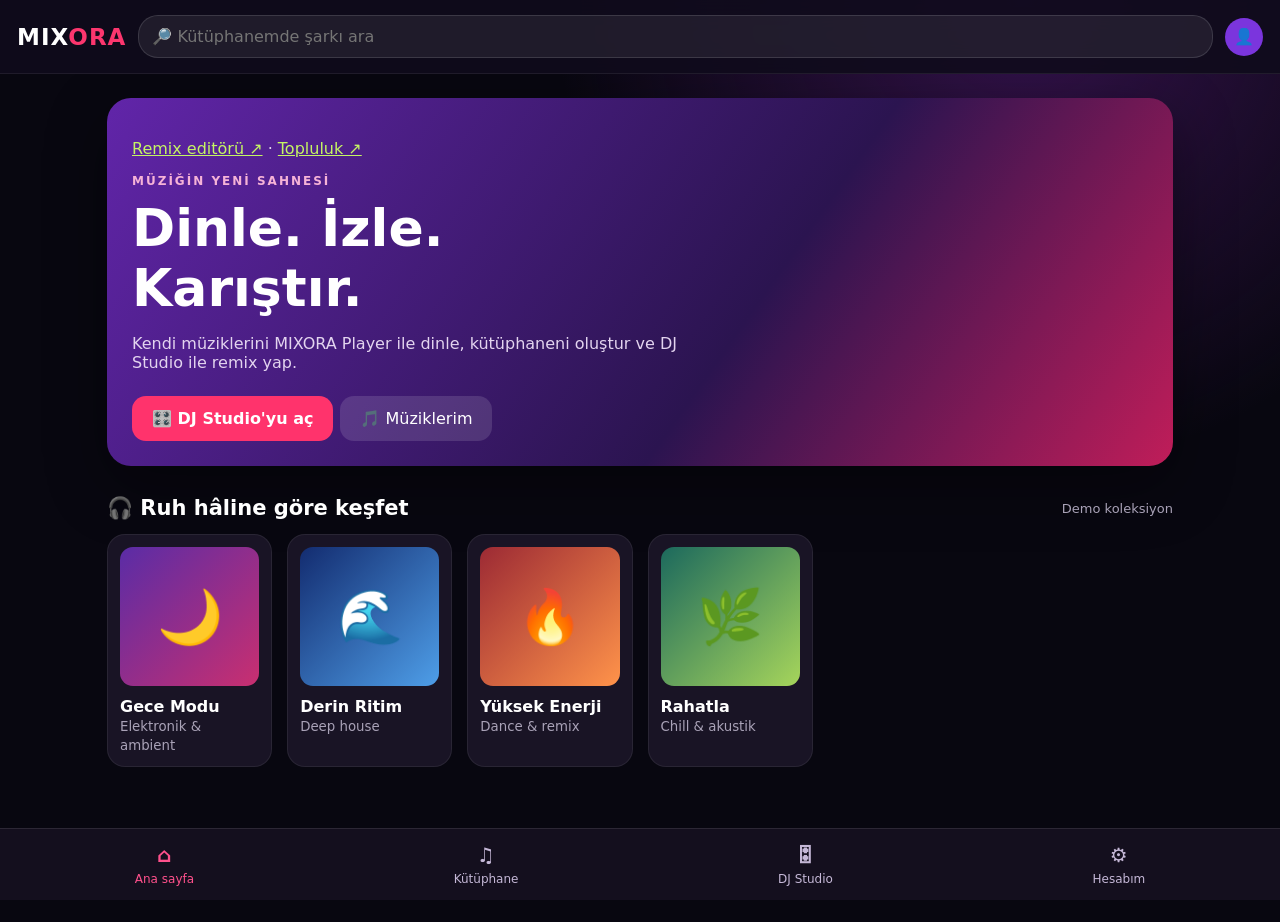
==== index.html @ 3b016713 "feat: make MIXORA home audio-first and replace YouTube search with local library search" ====
<!doctype html><html lang="tr"><head><meta charset="utf-8"><meta name="viewport" content="width=device-width,initial-scale=1,viewport-fit=cover"><meta name="theme-color" content="#0a0712"><title>MIXORA · AI DJ Studio</title><style>
:root{color-scheme:dark;font-family:system-ui,-apple-system,sans-serif;background:#080710;color:#fff}*{box-sizing:border-box}body{margin:0;background:radial-gradient(circle at 80% 0%,#35124d 0,transparent 34%),#080710}button,input{font:inherit}button{cursor:pointer;border:0;color:inherit}header{position:sticky;top:0;z-index:10;display:flex;align-items:center;gap:12px;padding:15px 17px;background:#100b1ce8;backdrop-filter:blur(15px);border-bottom:1px solid #ffffff12}.logo{font-weight:900;letter-spacing:1px;font-size:23px}.logo span{color:#fc366e}.search{flex:1;min-width:0;border:1px solid #ffffff20;background:#ffffff12;color:white;border-radius:20px;padding:11px 13px}.avatar{background:#7b35dd;width:38px;height:38px;border-radius:50%}.wrap{max-width:1100px;margin:auto;padding:24px 17px 155px}.hero{padding:25px;border-radius:24px;background:linear-gradient(125deg,#6125a9,#2b1450 60%,#c01d59);box-shadow:0 20px 60px #0006}.eyebrow{font-size:12px;font-weight:800;letter-spacing:2px;color:#f6b3d7}.hero h1{font-size:clamp(29px,5vw,52px);margin:10px 0}.hero p{color:#e3d4ef;max-width:550px}.cta{background:#ff336c;padding:13px 20px;border-radius:14px;font-weight:800;margin-top:8px}.outline{background:#ffffff20;padding:13px 20px;border-radius:14px;margin-left:7px}.section{margin:30px 0 14px;display:flex;justify-content:space-between;align-items:center}.section h2{margin:0;font-size:21px}.muted{color:#a9a2b7;font-size:13px}.grid{display:grid;grid-template-columns:repeat(auto-fill,minmax(155px,1fr));gap:15px}.card{background:#191425;border:1px solid #ffffff12;border-radius:18px;padding:12px;text-align:left;min-width:0}.cover{aspect-ratio:1;border-radius:13px;display:grid;place-items:center;font-size:53px;background:linear-gradient(135deg,#5a2ca6,#c92f70)}.card:nth-child(2) .cover{background:linear-gradient(135deg,#132c70,#4e9ee8)}.card:nth-child(3) .cover{background:linear-gradient(135deg,#9c2a34,#ff934a)}.card:nth-child(4) .cover{background:linear-gradient(135deg,#1c695d,#a6d55b)}.card strong{display:block;margin-top:11px}.card small{color:#a9a2b7}.videos{display:grid;grid-template-columns:repeat(auto-fit,minmax(230px,1fr));gap:15px}.video{background:#191425;border:1px solid #ffffff12;border-radius:17px;padding:0;overflow:hidden;text-align:left}.thumb{height:145px;display:grid;place-items:center;font-size:50px;background:linear-gradient(130deg,#3b144c,#c12358)}.video:nth-child(2) .thumb{background:linear-gradient(130deg,#163d65,#5c34ac)}.video strong{display:block;padding:13px}.studio{display:none}.decks{display:grid;grid-template-columns:1fr 1fr;gap:15px}.deck{border:1px solid #704c9d;background:#1a1229;border-radius:20px;padding:17px;min-width:0}.deck h3{margin:0 0 14px}.deck input[type=file]{width:100%;font-size:12px}.deck audio{width:100%;margin:15px 0}.deck label{display:block;font-size:13px;color:#bdb1cd}.deck input[type=range]{width:100%;accent-color:#fa3e88}.mixer{margin-top:18px;background:#24152f;padding:20px;border-radius:20px;text-align:center}.mixer input{width:100%;accent-color:#ff3e81}.tabs{position:fixed;bottom:0;left:0;right:0;z-index:12;display:flex;justify-content:space-around;padding:13px 5px calc(13px + env(safe-area-inset-bottom));background:#151020f5;border-top:1px solid #ffffff1a;backdrop-filter:blur(14px)}.tabs button{background:none;color:#c5b8d7;font-size:12px;display:flex;flex-direction:column;align-items:center;gap:5px}.tabs b{font-size:20px}.tabs .active{color:#ff518c}.player{position:fixed;bottom:calc(72px + env(safe-area-inset-bottom));left:10px;right:10px;max-width:1080px;margin:auto;z-index:11;background:#39204f;border:1px solid #ffffff24;border-radius:16px;padding:12px;display:none;align-items:center;gap:12px}.player button{background:#ff3a79;border-radius:12px;padding:8px;flex-shrink:0}.player{gap:6px;flex-wrap:wrap}.player .info{flex-basis:90px}.player strong{font-size:12px;overflow-wrap:anywhere}@media(max-width:540px){.player button{padding:7px;font-size:14px}}.player .info{flex:1;min-width:0}.player small{display:block;color:#d5c0df}.player{flex-wrap:wrap;box-shadow:0 15px 50px #000a;background:linear-gradient(115deg,#412054,#221831);border:1px solid #e958a744}.player .info strong{display:block;white-space:nowrap;overflow:hidden;text-overflow:ellipsis}.player button{min-width:36px;min-height:38px;padding:7px;border-radius:10px}.player button[aria-pressed="true"]{background:#a43ae6}.mixora-progress{flex:0 0 100%;display:flex;align-items:center;gap:9px;font-size:11px;color:#d5c4e4}.mixora-progress input{flex:1;min-width:0;accent-color:#ff468e;height:20px}.player .info{flex-basis:140px}@media(max-width:540px){.player{gap:5px;padding:10px 9px}.player button{min-width:31px;padding:5px}.player .info{flex-basis:95px}.player .info strong{font-size:12px}}.hide{display:none!important}.empty{padding:25px;border-radius:16px;background:#1b1525;color:#c3b9cd}.notice{font-size:12px;color:#c8b7d9;line-height:1.6;margin-top:16px}@media(max-width:540px){.decks{grid-template-columns:1fr}.hero{padding:21px}.outline{margin:8px 0 0}.grid{grid-template-columns:repeat(2,minmax(0,1fr))}}

.ai-panel{margin-top:20px;border:1px solid #874bb6;background:linear-gradient(135deg,#261637,#141121);border-radius:22px;padding:20px}.ai-head{display:flex;gap:12px;align-items:center}.ai-badge{background:#7e36c5;padding:9px;border-radius:12px;font-size:23px}.ai-panel h2{margin:0;font-size:21px}.ai-panel p{color:#bcb1d1;line-height:1.5}.mode-row{display:flex;gap:8px;flex-wrap:wrap;margin:16px 0}.mode-btn{padding:11px 15px;border-radius:12px;background:#ffffff13;border:1px solid #ffffff1c}.mode-btn.selected{background:#a537e5;border-color:#ce86f8}.metadata{display:grid;grid-template-columns:repeat(3,1fr);gap:8px;margin:12px 0}.metadata label{font-size:12px;color:#c6b4d7}.metadata input,.metadata select{width:100%;margin-top:6px;background:#100d1d;color:white;border:1px solid #664b80;border-radius:9px;padding:10px 7px}.smart-actions{display:flex;gap:9px;flex-wrap:wrap}.smart-actions button{background:#a93ae6;border-radius:12px;padding:11px 14px;font-weight:700}.smart-actions button.secondary{background:#ffffff1b}.suggestion{padding:14px;margin:12px 0;border-radius:14px;background:#ffffff0e;border:1px solid #ffffff18}.suggestion strong{color:#f5d4ff}.suggestion small{display:block;margin-top:6px;color:#bfb1d1;line-height:1.6}.suggestion button{margin-top:9px;background:#e44791;border-radius:10px;padding:9px 12px}.result{margin-top:12px;border-radius:12px;padding:12px;background:#160e24;border:1px solid #754799;line-height:1.6}.range-row{display:flex;align-items:center;gap:12px}.range-row input{flex:1;accent-color:#d342ec}.deck-tools{display:flex;gap:8px;margin:10px 0;flex-wrap:wrap}.deck-tools button{background:#ffffff1b;padding:9px 11px;border-radius:10px}.ai-note{font-size:12px!important;color:#bcb0ca!important}.hide-mode{display:none!important}@media(max-width:540px){.metadata{grid-template-columns:1fr 1fr}.ai-panel{padding:15px}}
.bpm-chip{margin:9px 0;color:#f4b5ff;font-weight:750;font-size:13px}.bpm-help{font-size:12px;color:#baaacb;line-height:1.5}</style></head><body><header><div class="logo">MIX<span>ORA</span></div><input id="search" class="search" placeholder="🔎 Kütüphanemde şarkı ara"><button class="avatar" id="profileBtn" title="Profil">👤</button></header><main class="wrap"><section id="home"><div class="hero"><p><a style="color:#c5f564" href="Remix.html">Remix editörü ↗</a> · <a style="color:#c5f564" href="community.html">Topluluk ↗</a></p><div class="eyebrow">MÜZİĞİN YENİ SAHNESİ</div><h1>Dinle. İzle.<br>Karıştır.</h1><p>Kendi müziklerini MIXORA Player ile dinle, kütüphaneni oluştur ve DJ Studio ile remix yap.</p><button class="cta" id="goStudio">🎛️ DJ Studio'yu aç</button><button class="outline" id="goLibrary">🎵 Müziklerim</button></div><div class="section"><h2>🎧 Ruh hâline göre keşfet</h2><span class="muted">Demo koleksiyon</span></div><div class="grid" id="genres"><div class="card"><div class="cover">🌙</div><strong>Gece Modu</strong><small>Elektronik & ambient</small></div><div class="card"><div class="cover">🌊</div><strong>Derin Ritim</strong><small>Deep house</small></div><div class="card"><div class="cover">🔥</div><strong>Yüksek Enerji</strong><small>Dance & remix</small></div><div class="card"><div class="cover">🌿</div><strong>Rahatla</strong><small>Chill & akustik</small></div></div></section><section id="library" class="hide"><h1>📚 Müzik Kütüphanem</h1><p class="muted">Cihazındaki ses dosyalarını ekle. Dosyalar sunucuya yüklenmez.</p><input type="file" id="libraryFiles" multiple><div id="songList" style="margin-top:20px" class="empty">Henüz müzik eklenmedi.</div></section><section id="studio" class="studio"><h1>🎛️ DJ Studio</h1><p class="muted">İki ayrı şarkı yükle, aynı anda çal ve geçişi yönet.</p><div class="decks"><div class="deck"><h3>🟣 DECK A</h3><input type="file" id="fileA"><div id="nameA" class="muted">Şarkı seçilmedi</div><div class="bpm-chip" id="bpmChipA">🥁 BPM: ölçülmedi</div><small id="statusA" class="muted">MP3, M4A, WAV dosyası seçebilirsin.</small><audio id="audioA" controls preload="metadata"></audio><label>Ses seviyesi <span id="volTextA">100%</span></label><input id="volA" type="range" min="0" max="100" value="100"></div><div class="deck"><h3>🔴 DECK B</h3><input type="file" id="fileB"><div id="nameB" class="muted">Şarkı seçilmedi</div><div class="bpm-chip" id="bpmChipB">🥁 BPM: ölçülmedi</div><small id="statusB" class="muted">MP3, M4A, WAV dosyası seçebilirsin.</small><audio id="audioB" controls preload="metadata"></audio><label>Ses seviyesi <span id="volTextB">100%</span></label><input id="volB" type="range" min="0" max="100" value="100"></div></div><div class="ai-panel"><div class="ai-head"><div class="ai-badge">✦</div><div><h2>MIXORA Akıllı DJ</h2><span class="muted">Şarkı seçimi · uyum analizi · otomatik geçiş</span></div></div><div class="mode-row"><button class="mode-btn selected" data-mode="manual">🎛 Manuel</button><button class="mode-btn" data-mode="smart">✦ Akıllı Öneri</button><button class="mode-btn" data-mode="hybrid">⚡ Hibrit</button></div><p id="modeDescription">İki parçayı kendin seç, geçişi crossfader ile yönet.</p><div id="smartArea" class="hide-mode"><p>Parçaların BPM, müzikal ton ve enerji değerlerini biliyorsan gir. BPM değerlerini ses dosyasından yaklaşık ölçebiliriz. Ton ve enerji şimdilik manuel girilir.</p><div class="metadata"><label>A · BPM<input id="bpmA" type="number" min="40" max="240" placeholder="Örn. 90"></label><label>A · Ton<select id="keyA"></select></label><label>A · Enerji<select id="energyA"><option value="">Bilinmiyor</option><option value="1">Sakin</option><option value="2">Orta</option><option value="3">Yüksek</option></select></label><label>B · BPM<input id="bpmB" type="number" min="40" max="240" placeholder="Örn. 95"></label><label>B · Ton<select id="keyB"></select></label><label>B · Enerji<select id="energyB"><option value="">Bilinmiyor</option><option value="1">Sakin</option><option value="2">Orta</option><option value="3">Yüksek</option></select></label></div><div class="smart-actions"><button id="detectBpm">🥁 BPM otomatik ölç</button><button id="analyze">✦ Uyum analizi yap</button><button class="secondary" id="recommend">🎶 Kütüphanemden öner</button></div><div id="bpmStatus" class="result" aria-live="polite">BPM ölçmek için iki şarkı yükle ve “BPM otomatik ölç”e dokun. Ölçüm yaklaşık sonuç verir.</div><div id="analysisResult" class="result" aria-live="polite">İki şarkıyı yükle, bilgileri gir ve analiz et.</div><div id="recommendations"></div><div id="hybridTools" class="hide-mode"><h3>⚡ Otomatik geçiş</h3><p class="muted">Çalan A parçasından B parçasına eşit güçlü ses eğrisiyle geçiş.</p><div class="range-row"><label for="transitionSeconds">Süre</label><input type="range" id="transitionSeconds" min="2" max="20" value="8"><strong id="transitionLabel">8 sn</strong></div><div class="smart-actions"><button id="autoTransition">✨ Geçişi başlat</button><button class="secondary" id="cancelTransition">İptal et</button></div><div id="transitionStatus" class="muted" style="margin-top:9px">Hazır</div></div></div><p class="ai-note">Bu sürümde “akıllı” öneriler kurallı hesaplamadır; gerçek bir üretken yapay zekâ servisine bağlı değildir. Puanlar yaklaşık müzikal uyum göstergesidir, garanti değildir.</p></div><div class="ai-panel" id="tempoStudio"><div class="ai-head"><div class="ai-badge">🥁</div><div><h2>Tempo & Ritim Laboratuvarı</h2><span class="muted">MIXORA 0.4 · Manuel tempo kontrolü ve ritim rehberi</span></div></div><p class="muted">BPM ölçümünden sonra önerilen tempo oranını hesapla. Uygulamak isteğe bağlıdır. Tarayıcıdaki hız değişimi bazı cihazlarda ses kalitesini etkileyebilir.</p><div class="smart-actions"><button id="tempoSuggest">🎯 Tempo öner</button><button id="tempoApply">🎚️ Öneriyi B'ye uygula</button><button class="secondary" id="tempoReset">↩️ Hızları sıfırla</button></div><div class="metadata"><label>A · Oynatma hızı <input id="rateA" type="range" min="75" max="125" value="100" step="1"><span id="rateTextA">1.00×</span></label><label>B · Oynatma hızı <input id="rateB" type="range" min="75" max="125" value="100" step="1"><span id="rateTextB">1.00×</span></label></div><div id="tempoAdvice" class="result" aria-live="polite">BPM değerlerini ölç, ardından Tempo öner'e bas. Geçiş başlangıcını kulakla kontrol et.</div><div class="smart-actions"><button id="beatGuide">🥁 Vuruş aralığını göster</button><button class="secondary" id="beatAlign">🎯 B'yi sonraki vuruşta başlat</button></div><p class="bpm-help">Vuruş rehberi BPM'den süre hesaplar; gerçek ilk vuruşu veya müzik cümlelerini henüz tespit etmez. “Sonraki vuruş” A'nın başlangıcını referans alır, kesin ritim senkronizasyonu değildir.</p></div><div class="mixer"><h3>⚡ CROSSFADER</h3><p class="muted">Sol: A · Orta: ikisi · Sağ: B</p><input id="cross" type="range" min="0" max="100" value="50"><p id="crossText">A 50% · B 50%</p><button class="cta" id="playBoth">▶️ İkisini çal</button><button class="outline" id="pauseBoth">⏸️ Duraklat</button></div><p class="notice">Bu ilk sürümde iki parçayı aynı anda oynatma ve ses geçişi çalışır. Yaklaşık BPM ölçümü, manuel tempo kontrolü ve BPM tabanlı vuruş rehberi eklendi. Gerçek vuruş tespiti, ses kalitesi korunarak tempo eşitleme, otomatik ton tespiti henüz yok. Canlı miks kaydı tarayıcı desteğine bağlıdır. iPhone'da dosya türü ve tarayıcı kısıtlamaları olabilir.</p></section><section id="account" class="hide"><h1>👤 Hesabım</h1><div class="empty"><a style="color:#c5f564" href="community.html">Hesap ve profil sayfasını aç ↗</a><p>Hesaplar, sunucuyla çalışan topluluk sayfasında yönetilir.</p></div><h2>⚙️ Ayarlar</h2><p class="muted">Tema: Neon Cinema · Dil: Türkçe · Sürüm: 0.4.0</p></section></main><div class="player" id="player"><div>🎵</div><div class="info"><strong id="playerName">Müzik</strong><small>Yerel dosya</small></div><button id="playerShuffle" title="Karışık çal" aria-label="Karışık çal" aria-pressed="false">🔀</button><button id="playerPrev" title="Önceki şarkı" aria-label="Önceki şarkı">⏮</button><button id="playerToggle" aria-label="Oynat veya duraklat">⏸</button><button id="playerNext" title="Sonraki şarkı" aria-label="Sonraki şarkı">⏭</button><button id="playerRepeat" title="Tekrarla" aria-label="Tekrarla" aria-pressed="false">🔁</button><audio id="libraryAudio" preload="metadata"></audio><div class="mixora-progress"><span id="playerElapsed">0:00</span><input type="range" id="playerSeek" min="0" max="1000" value="0" aria-label="Şarkıda ileri geri sar"><span id="playerDuration">0:00</span></div></div><nav class="tabs"><button data-tab="home" class="active"><b>⌂</b>Ana sayfa</button><button data-tab="library"><b>♫</b>Kütüphane</button><button data-tab="studio"><b>🎛</b>DJ Studio</button><button data-tab="account"><b>⚙</b>Hesabım</button></nav><script>
const $=id=>document.getElementById(id);const tabs=['home','library','studio','account'];function show(tab){tabs.forEach(t=>{$(t).classList.toggle('hide',t!==tab);if(t==='studio')$(t).style.display=t===tab?'block':'none'});document.querySelectorAll('[data-tab]').forEach(b=>b.classList.toggle('active',b.dataset.tab===tab));window.scrollTo(0,0)}document.querySelectorAll('[data-tab]').forEach(b=>b.onclick=()=>show(b.dataset.tab));$('goStudio').onclick=()=>show('studio');$('goLibrary').onclick=()=>show('library');$('profileBtn').onclick=()=>show('account');$('search').oninput=()=>{clearTimeout(window.mixoraSearchTimer);window.mixoraSearchTimer=setTimeout(()=>{show('library');renderSongs()},180)};let urls=[];function urlFor(file){let u=URL.createObjectURL(file);urls.push(u);return u}for(const id of ['A','B']){$('file'+id).onchange=e=>{const f=e.target.files[0];if(!f)return;const ok=/\.(mp3|m4a|wav|aac|ogg|flac)$/i.test(f.name)||f.type.startsWith('audio/');if(!ok){$('status'+id).textContent='Bu dosya ses dosyası değil. MP3 veya M4A seç.';return}const a=$('audio'+id);window.mixoraFiles=window.mixoraFiles||{};window.mixoraFiles[id]=f;$('bpmChip'+id).textContent='🥁 BPM: ölçülmedi';$('bpm'+id).value='';a.src=urlFor(f);a.load();$('name'+id).textContent=f.name;$('status'+id).textContent='Dosya seçildi; oynatmayı dene.';a.onerror=()=>$('status'+id).textContent='Dosya seçildi ama Safari bu ses biçimini oynatamıyor.';a.onloadedmetadata=()=>$('status'+id).textContent='✓ Yüklendi · '+Math.round(a.duration||0)+' saniye';applyCross()};$('vol'+id).oninput=()=>{ $('volText'+id).textContent=$('vol'+id).value+'%';applyCross()}}var deckContext,deckGains,deckEQ,deckMaster,deckRecordStream;function initDeckAudio(){if(!deckContext){deckContext=new (window.AudioContext||window.webkitAudioContext)();deckGains={};deckEQ={};deckMaster=deckContext.createDynamicsCompressor();deckMaster.threshold.value=-6;deckMaster.ratio.value=12;deckMaster.connect(deckContext.destination);deckRecordStream=deckContext.createMediaStreamDestination();deckMaster.connect(deckRecordStream);for(const id of ['A','B']){const gain=deckContext.createGain();const low=deckContext.createBiquadFilter(),mid=deckContext.createBiquadFilter(),high=deckContext.createBiquadFilter();low.type='lowshelf';low.frequency.value=250;mid.type='peaking';mid.frequency.value=1000;mid.Q.value=.7;high.type='highshelf';high.frequency.value=4000;deckContext.createMediaElementSource($('audio'+id)).connect(low).connect(mid).connect(high).connect(gain).connect(deckMaster);deckEQ[id]={low,mid,high};deckGains[id]=gain;$('audio'+id).volume=1;}}deckContext.resume().catch(()=>{});applyCross()}for(const id of ['A','B'])$('audio'+id).addEventListener('play',initDeckAudio);function applyCross(){const x=+$('cross').value/100;const a=Math.cos(x*Math.PI/2),b=Math.sin(x*Math.PI/2);if(deckGains){deckGains.A.gain.setTargetAtTime(a*+$('volA').value/100,deckContext.currentTime,.01);deckGains.B.gain.setTargetAtTime(b*+$('volB').value/100,deckContext.currentTime,.01);}else{$('audioA').volume=Math.min(1,a*+$('volA').value/100);$('audioB').volume=Math.min(1,b*+$('volB').value/100);}$('crossText').textContent='A '+Math.round(a*100)+'% · B '+Math.round(b*100)+'%'}$('cross').oninput=applyCross;applyCross();$('playBoth').onclick=async()=>{initDeckAudio();const tracks=[$('audioA'),$('audioB')].filter(a=>a.src);if(!tracks.length){alert('Önce iki kanaldan en az birine müzik yükle.');return}await Promise.allSettled(tracks.map(a=>a.play()))};$('pauseBoth').onclick=()=>{$('audioA').pause();$('audioB').pause()};const songs=[];let currentSong=-1,shuffle=false,repeat=false;
$('libraryFiles').accept='audio/*,.mp3,.m4a,.wav,.aac,.ogg,.flac';
$('libraryFiles').onchange=e=>{for(const f of e.target.files){if(/\\.(mp3|m4a|wav|aac|ogg|flac)$/i.test(f.name)||f.type.startsWith('audio/'))songs.push({name:f.name,url:urlFor(f)})}renderSongs();e.target.value=''};
function playSong(i){if(i<0||i>=songs.length)return;currentSong=i;const a=$('libraryAudio');a.src=songs[i].url;$('playerName').textContent=songs[i].name;$('player').style.display='flex';a.play().then(()=>$('playerToggle').textContent='⏸').catch(()=>{$('playerToggle').textContent='▶️'});renderSongs()}
function nextSong(direction=1){if(!songs.length)return;if(shuffle&&songs.length>1){let n=currentSong;while(n===currentSong)n=Math.floor(Math.random()*songs.length);playSong(n)}else playSong((currentSong+direction+songs.length)%songs.length)}
function renderSongs(){const box=$('songList');box.replaceChildren();box.className='';if(!songs.length){box.className='empty';box.textContent='Henüz müzik eklenmedi. Dinlemek için cihazından ses dosyası ekle.';return}const query=$('search').value.trim().toLocaleLowerCase('tr');let matches=0;songs.forEach((song,i)=>{if(query&&!song.name.toLocaleLowerCase('tr').includes(query))return;matches++;const b=document.createElement('button');b.className='card';b.style.cssText='width:100%;display:block;margin:8px 0;color:white;border-color:'+(i===currentSong?'#ff518c':'#ffffff22');b.textContent=(i===currentSong?'♫ ':'▶️ ')+song.name;b.onclick=()=>playSong(i);box.append(b)})}
const mixoraClock=seconds=>{if(!Number.isFinite(seconds)||seconds<0)return '0:00';const n=Math.floor(seconds);return Math.floor(n/60)+':'+String(n%60).padStart(2,'0')};
const updateMixoraSeek=()=>{const a=$('libraryAudio'),duration=a.duration;const valid=Number.isFinite(duration)&&duration>0;$('playerSeek').disabled=!valid;$('playerSeek').value=valid?Math.round(a.currentTime/duration*1000):0;$('playerElapsed').textContent=mixoraClock(a.currentTime);$('playerDuration').textContent=mixoraClock(duration)};
$('libraryAudio').addEventListener('timeupdate',updateMixoraSeek);
$('libraryAudio').addEventListener('loadedmetadata',updateMixoraSeek);
$('libraryAudio').addEventListener('durationchange',updateMixoraSeek);
$('libraryAudio').addEventListener('play',()=>{$('playerToggle').textContent='⏸'});
$('libraryAudio').addEventListener('pause',()=>{$('playerToggle').textContent='▶️'});
$('playerSeek').oninput=e=>{const a=$('libraryAudio');if(Number.isFinite(a.duration)&&a.duration>0)a.currentTime=Number(e.target.value)/1000*a.duration};
$('playerToggle').onclick=()=>{const a=$('libraryAudio');if(a.paused){a.play().then(()=>$('playerToggle').textContent='⏸').catch(()=>{})}else{a.pause();$('playerToggle').textContent='▶️'}};
$('libraryAudio').onended=()=>{if(repeat){$('libraryAudio').currentTime=0;$('libraryAudio').play().catch(()=>{})}else if(currentSong>=0&&songs.length>1)nextSong();else $('playerToggle').textContent='▶️'};
$('playerPrev').onclick=()=>nextSong(-1);$('playerNext').onclick=()=>nextSong(1);
$('playerShuffle').onclick=()=>{shuffle=!shuffle;$('playerShuffle').setAttribute('aria-pressed',String(shuffle));$('playerShuffle').style.background=shuffle?'#aa3bea':''};
$('playerRepeat').onclick=()=>{repeat=!repeat;$('playerRepeat').setAttribute('aria-pressed',String(repeat));$('playerRepeat').style.background=repeat?'#aa3bea':''};
window.addEventListener('pagehide',e=>{if(!e.persisted)urls.forEach(u=>URL.revokeObjectURL(u))});

// MIXORA 0.2: manual / smart suggestions / hybrid transition
const modes={manual:'İki parçayı kendin seç, geçişi crossfader ile yönet.',smart:'İki şarkının bilgilerini gir, uyum tahmini ve kütüphanenden öneriler al.',hybrid:'Önerileri değerlendir; otomatik geçişi başlat, istersen manuel müdahale et.'};
let activeMode='manual';
function selectMode(mode){activeMode=mode;document.querySelectorAll('[data-mode]').forEach(b=>b.classList.toggle('selected',b.dataset.mode===mode));$('modeDescription').textContent=modes[mode];$('smartArea').classList.toggle('hide-mode',mode==='manual');$('hybridTools').classList.toggle('hide-mode',mode!=='hybrid')}
document.querySelectorAll('[data-mode]').forEach(b=>b.onclick=()=>selectMode(b.dataset.mode));
const keys=['C','C♯','D','D♯','E','F','F♯','G','G♯','A','A♯','B'];
for(const id of ['keyA','keyB']){const sel=$(id);sel.add(new Option('Bilinmiyor',''));for(let i=0;i<12;i++)for(const type of ['maj','min'])sel.add(new Option(keys[i]+' '+(type==='maj'?'Majör':'Minör'),i+':'+type))}
function trackMeta(which){return {name:$('name'+which).textContent,bpm:Number($('bpm'+which).value),key:$('key'+which).value,energy:Number($('energy'+which).value)}}
function match(a,b){let parts=[],weighted=0,total=0;const add=(score,weight)=>{weighted+=score*weight;total+=weight};if(a.bpm>=40&&b.bpm>=40){let d=Math.abs(a.bpm-b.bpm);let ratio=Math.min(d,Math.abs(a.bpm*2-b.bpm),Math.abs(b.bpm*2-a.bpm));let score=Math.max(0,100-ratio*4);add(score,45);parts.push('Tempo farkı: '+Math.round(d)+' BPM'+(ratio<d?' (yarım/çift tempo olasılığı)':''))}if(a.key&&b.key){let [ka,ta]=a.key.split(':'),[kb,tb]=b.key.split(':');ka=+ka;kb=+kb;let dist=Math.min((ka-kb+12)%12,(kb-ka+12)%12);let compatible=(ka===kb&&ta===tb)||(ta===tb&&[5,7].includes(dist))||(ta!==tb&&((ta==='maj'&&(ka+9)%12===kb)||(tb==='maj'&&(kb+9)%12===ka)));add(compatible?100:Math.max(15,80-dist*13),35);parts.push(compatible?'Tonlar armonik olarak yakın görünüyor.':'Tonlar arasında geçişte dikkat gerekebilir.')}if(a.energy&&b.energy){let gap=Math.abs(a.energy-b.energy);add(100-gap*35,20);parts.push(gap===0?'Enerji seviyeleri eşleşiyor.':'Enerji seviyeleri farklı; geçiş türünü buna göre seç.')};return {score:total?Math.round(weighted/total):null,parts,coverage:total}}
$('analyze').onclick=()=>{let a=trackMeta('A'),b=trackMeta('B');if(!$('audioA').src||!$('audioB').src){$('analysisResult').textContent='Önce A ve B kanallarına iki şarkı yükle.';return}let r=match(a,b);$('analysisResult').textContent=r.score===null?'Analiz için en az bir ortak bilgi çifti gir: BPM, ton veya enerji.':'Tahmini uyum: '+r.score+'/100 · '+r.parts.join(' ')+' (Mevcut bilgilerin '+r.coverage+'% ağırlığı değerlendirildi.)'};
$('recommend').onclick=()=>{const box=$('recommendations');box.replaceChildren();if(!songs.length){box.textContent='Öneri için önce Kütüphane bölümüne şarkı ekle. Kütüphane parçalarının BPM/ton verileri henüz bulunmadığından öneriler dosya adlarına dayalı keşif önerisidir.';return}const source=$('audioA').src;let candidates=songs.filter(s=>s.url!==source);if(!candidates.length){box.textContent='Öneri için kütüphanene farklı bir şarkı daha ekle.';return}let intro=document.createElement('p');intro.textContent='Kütüphanendeki alternatifler (uyum sıralaması değil):';box.append(intro);candidates.slice(0,6).forEach(s=>{let row=document.createElement('div');row.className='suggestion';let title=document.createElement('strong');title.textContent='🎵 '+s.name;let detail=document.createElement('small');detail.textContent='BPM ve ton bilgisi olmadığı için uyum puanı hesaplanamadı. B kanalına alıp bilgilerini girerek analiz edebilirsin.';let btn=document.createElement('button');btn.textContent='B kanalında dene';btn.onclick=()=>{$('audioB').src=s.url;$('nameB').textContent=s.name;applyCross();$('analysisResult').textContent='Şarkı B kanalına eklendi. Bilgilerini girip uyum analizi yapabilirsin.';window.scrollTo({top:$('studio').offsetTop,behavior:'smooth'})};row.append(title,detail,btn);box.append(row)})};
let transitionFrame=0,transitionToken=0;
function cancelAuto(text='Geçiş iptal edildi.'){transitionToken++;if(transitionFrame)cancelAnimationFrame(transitionFrame);transitionFrame=0;$('transitionStatus').textContent=text}
$('transitionSeconds').oninput=()=>$('transitionLabel').textContent=$('transitionSeconds').value+' sn';
$('cancelTransition').onclick=()=>cancelAuto();
$('autoTransition').onclick=async()=>{initDeckAudio();if(!$('audioA').src||!$('audioB').src){$('transitionStatus').textContent='Önce iki şarkı yükle.';return}cancelAuto('Geçiş hazırlanıyor...');const token=transitionToken;const startX=Number($('cross').value);const seconds=Number($('transitionSeconds').value);$('cross').value=0;applyCross();try{await Promise.all([$('audioA').play(),$('audioB').play()])}catch(e){$('transitionStatus').textContent='Oynatma başlatılamadı; ses dosyalarını kontrol et.';return}if(token!==transitionToken)return;const started=performance.now();function frame(now){if(token!==transitionToken)return;const t=Math.min(1,(now-started)/(seconds*1000));$('cross').value=Math.round(t*100);applyCross();$('transitionStatus').textContent='Geçiş: %'+Math.round(t*100);if(t<1)transitionFrame=requestAnimationFrame(frame);else{$('transitionStatus').textContent='Geçiş tamamlandı. B kanalı aktif.';$('audioA').pause();transitionFrame=0}}transitionFrame=requestAnimationFrame(frame)};
$('cross').addEventListener('pointerdown',()=>{if(transitionFrame)cancelAuto('Manuel kontrol devralındı.')});
for(const id of ['fileA','fileB'])$(id).addEventListener('change',()=>{if(transitionFrame)cancelAuto('Yeni parça yüklendi.')});

// MIXORA 0.4 — adjustable playback speed and BPM-derived guidance.
let suggestedRate=null;
for(const id of ['A','B']){
  $('rate'+id).addEventListener('input',()=>{
    const rate=Number($('rate'+id).value)/100;
    $('audio'+id).playbackRate=rate;
    $('rateText'+id).textContent=rate.toFixed(2)+'×';
  });
}
$('tempoSuggest').onclick=()=>{
  const a=Number($('bpmA').value),b=Number($('bpmB').value);
  if(!(a>=40&&b>=40)){$('tempoAdvice').textContent='Önce Akıllı Öneri bölümünden iki parçanın BPM değerini ölç.';return}
  const candidates=[a/b,a/(2*b),2*a/b].filter(x=>x>=0.75&&x<=1.25);
  if(!candidates.length){suggestedRate=null;$('tempoAdvice').textContent=`A ${a} BPM, B ${b} BPM. %25 sınırında güvenli tempo eşleşmesi yok. Echo, kısa geçiş veya ritimsiz bölüm kullanmayı dene.`;return}
  suggestedRate=candidates.sort((x,y)=>Math.abs(x-1)-Math.abs(y-1))[0];
  const change=(suggestedRate-1)*100;
  $('tempoAdvice').textContent=`A ${a} BPM · B ${b} BPM. B için yaklaşık ${suggestedRate.toFixed(2)}× hız (${change>=0?'+':''}${change.toFixed(1)}%). ${Math.abs(change)>10?'Büyük hız değişimi duyulabilir; ritimsiz bir geçiş daha doğal olabilir.':'Kulakla dinleyip ritim başlangıcını manuel ayarla.'}`;
};
$('tempoApply').onclick=()=>{
  if(suggestedRate===null){$('tempoSuggest').click();if(suggestedRate===null)return}
  $('rateB').value=Math.round(suggestedRate*100);$('rateB').dispatchEvent(new Event('input'));
  $('tempoAdvice').textContent+=' · B hızı uygulandı. Bu işlem ses dosyasını değiştirmez.';
};
$('tempoReset').onclick=()=>{for(const id of ['A','B']){$('rate'+id).value=100;$('rate'+id).dispatchEvent(new Event('input'))}suggestedRate=null;$('tempoAdvice').textContent='Oynatma hızları normale döndürüldü.'};
$('beatGuide').onclick=()=>{const a=Number($('bpmA').value),b=Number($('bpmB').value);if(!a||!b){$('tempoAdvice').textContent='Önce BPM değerlerini ölç.';return}const aMs=60000/a,bMs=60000/(b*$('audioB').playbackRate);$('tempoAdvice').textContent=`A: her ${Math.round(aMs)} ms, B (seçili hızda): her ${Math.round(bMs)} ms bir tahmini vuruş. Bu yalnızca BPM süre hesabıdır; gerçek vuruş konumu ölçülmedi.`};
$('beatAlign').onclick=async()=>{const a=Number($('bpmA').value);if(!a||!$('audioA').src||!$('audioB').src){$('tempoAdvice').textContent='Önce iki şarkıyı yükle ve A BPM değerini ölç.';return}const audioA=$('audioA'),audioB=$('audioB');if(audioA.paused){$('tempoAdvice').textContent='Önce A parçasını çal. Sonraki tahmini vuruşta B başlatılacak.';return}const beat=60/a;const phase=audioA.currentTime%beat;const wait=Math.max(0,(beat-phase)*1000);$('tempoAdvice').textContent=`B yaklaşık ${Math.round(wait)} ms sonra başlayacak. İlk vuruş tespiti yapılmadığı için elle düzeltmen gerekebilir.`;setTimeout(()=>{audioB.play().catch(()=>{$('tempoAdvice').textContent='Safari oynatmayı engelledi. B kanalında ▶️ tuşuna dokun.'})},wait)};

// MIXORA 0.3 — offline approximate tempo estimation. Files remain on device.
let bpmBusy=false;
function estimateTempo(buffer){
  const sr=buffer.sampleRate, ch=buffer.numberOfChannels;
  const step=Math.max(1,Math.round(sr/200)); // 200 amplitude frames/s
  const duration=Math.min(55,buffer.duration);
  const begin=Math.min(12,Math.max(0,buffer.duration-duration));
  const start=Math.floor(begin*sr),end=Math.min(buffer.length,start+Math.floor(duration*sr));
  const data=Array.from({length:Math.min(ch,2)},(_,i)=>buffer.getChannelData(i));
  const energies=[];
  for(let i=start;i<end;i+=step){let v=0,n=0;for(let j=i;j<Math.min(end,i+step);j+=4){for(const c of data){const x=c[j];v+=x*x;n++}}energies.push(Math.sqrt(v/Math.max(1,n)))}
  // Onset strength: positive change of short-term loudness.
  const hop=step/sr, smooth=4, onsets=[];
  for(let i=smooth;i<energies.length;i++){
    let before=0,after=0;for(let j=1;j<=smooth;j++){before+=energies[i-j];after+=energies[Math.min(energies.length-1,i+j-1)]}
    onsets.push(Math.max(0,(after-before)/smooth));
  }
  if(onsets.length<1500)return null;
  const mean=onsets.reduce((a,b)=>a+b,0)/onsets.length;
  const values=onsets.map(v=>Math.max(0,v-mean*1.25));
  let best=null;const scores=[];
  for(let bpm=70;bpm<=180;bpm++){
    const lag=Math.round(60/bpm/hop);let score=0,den=0;
    for(let i=lag;i<values.length;i+=2){score+=values[i]*values[i-lag];den+=values[i]*values[i]}
    scores.push({bpm,score:score/(den+1e-10)});
  }
  scores.sort((a,b)=>b.score-a.score);best=scores[0];
  if(!best||best.score<0.055)return null;
  return {bpm:best.bpm,confidence:best.score};
}
$('detectBpm').onclick=async()=>{
 if(bpmBusy)return;
 const files=window.mixoraFiles||{};
 if(!files.A&&!files.B){$('bpmStatus').textContent='Önce DECK A veya DECK B bölümüne MP3 yükle.';return}
 bpmBusy=true;$('detectBpm').disabled=true;
 const AudioContextClass=window.AudioContext||window.webkitAudioContext;
 if(!AudioContextClass){$('bpmStatus').textContent='Bu tarayıcı ses analizi desteklemiyor.';bpmBusy=false;$('detectBpm').disabled=false;return}
 const context=new AudioContextClass();
 try{
  for(const id of ['A','B']){
   const f=files[id];if(!f)continue;
   $('bpmStatus').textContent='🎧 '+id+' kanalı analiz ediliyor… ('+f.name+')';
   await new Promise(r=>setTimeout(r,60));
   try{
    const raw=await f.arrayBuffer();
    const decoded=await context.decodeAudioData(raw);
    const tempo=estimateTempo(decoded);
    if(tempo){$('bpm'+id).value=tempo.bpm;$('bpmChip'+id).textContent='🥁 Tahmini BPM: '+tempo.bpm;
     $('bpmStatus').textContent=id+' için yaklaşık '+tempo.bpm+' BPM bulundu. Sonuç yarım/çift tempo olabilir.';
    }else{$('bpmChip'+id).textContent='🥁 BPM: belirlenemedi';$('bpmStatus').textContent=id+' için güvenilir BPM ölçülemedi. Manuel girebilirsin.'}
   }catch(err){$('bpmStatus').textContent=id+' analiz edilemedi: '+(err.message||'ses çözümlenemedi')}
  }
  if(files.A&&files.B&&$('bpmA').value&&$('bpmB').value){$('analyze').click();$('bpmStatus').textContent='✓ BPM değerleri dolduruldu. Aşağıda yaklaşık uyum sonucu var. Ton/enerji girersen değerlendirme gelişir.'}
 }finally{await context.close().catch(()=>{});bpmBusy=false;$('detectBpm').disabled=false}
};

// Live mixer controls use Web Audio gain/EQ, including on iOS where element.volume is limited.
const cuePoints={A:0,B:0};
for(const id of ['A','B']){
 const deck=$('file'+id).closest('.deck');
 const controls=document.createElement('div');controls.className='deck-tools';
 for(const [label,fn] of [
  ['Cue işaretle',()=>{cuePoints[id]=$('audio'+id).currentTime;$('status'+id).textContent='Cue: '+cuePoints[id].toFixed(1)+' sn';}],
  ['Cue’ya dön',()=>{$('audio'+id).currentTime=cuePoints[id];}],
  ['Parçayı döngüle',e=>{const audio=$('audio'+id);audio.loop=!audio.loop;e.target.textContent=audio.loop?'Döngü açık ✓':'Parçayı döngüle';e.target.setAttribute('aria-pressed',audio.loop);}]
 ]){const b=document.createElement('button');b.textContent=label;b.onclick=fn;controls.append(b);}
 deck.append(controls);
 for(const [band,label] of [['low','Bas'],['mid','Orta'],['high','Tiz']]){
  const wrap=document.createElement('label'),range=document.createElement('input'),output=document.createElement('span');
  range.type='range';range.min=-12;range.max=12;range.value=0;range.step=.5;range.setAttribute('aria-label',id+' '+label);
  wrap.append(document.createTextNode(label+' · '),output,range);output.textContent='0 dB';
  range.oninput=()=>{initDeckAudio();deckEQ[id][band].gain.setTargetAtTime(Number(range.value),deckContext.currentTime,.01);output.textContent=range.value+' dB';};deck.append(wrap);
 }
 $('file'+id).addEventListener('change',()=>{cuePoints[id]=0;});
}
const recordingPanel=document.createElement('div');recordingPanel.className='mixer';
recordingPanel.innerHTML='<h3>Canlı miks kaydı</h3><button id="startRecording" class="cta">● Kayda başla</button><button id="stopRecording" class="outline" disabled>■ Kaydı bitir</button><p id="recordingStatus" class="muted" role="status">Kaydı başlat, parçaları çal ve miksini yap. En fazla 5 dakika.</p><audio id="recordingPreview" controls style="width:100%;display:none"></audio><a id="recordingDownload" style="color:#c5f564" hidden>Kaydı indir</a>';
$('studio').append(recordingPanel);
let recorder,recordTimer,recordUrl;
$('startRecording').onclick=async()=>{
 try{
  if(!window.MediaRecorder)throw Error('Bu tarayıcı canlı kaydı desteklemiyor; Remix editöründeki WAV dışa aktarmayı kullan.');
  initDeckAudio();await deckContext.resume();
  const mime=['audio/mp4','audio/webm;codecs=opus','audio/webm'].find(t=>MediaRecorder.isTypeSupported(t));
  if(!mime)throw Error('Desteklenen kayıt biçimi yok; WAV editörünü kullan.');
  recorder=new MediaRecorder(deckRecordStream.stream,{mimeType:mime});const chunks=[];
  recorder.ondataavailable=e=>{if(e.data.size)chunks.push(e.data);};
  recorder.onstop=()=>{clearTimeout(recordTimer);const blob=new Blob(chunks,{type:mime});if(recordUrl)URL.revokeObjectURL(recordUrl);recordUrl=URL.createObjectURL(blob);$('recordingPreview').src=recordUrl;$('recordingPreview').style.display='block';$('recordingDownload').href=recordUrl;$('recordingDownload').download='MIXORA-live.'+(mime.includes('mp4')?'m4a':'webm');$('recordingDownload').hidden=false;$('recordingStatus').textContent='Kayıt hazır. Dinle veya indir. WebM kayıtları topluluk yüklemesinde henüz desteklenmez; WAV editörünü kullanabilirsin.';$('startRecording').disabled=false;$('stopRecording').disabled=true;};
  recorder.onerror=()=>{$('recordingStatus').textContent='Kayıt sırasında hata oluştu.';if(recorder.state!=='inactive')recorder.stop();};
  recorder.start(1000);$('startRecording').disabled=true;$('stopRecording').disabled=false;$('recordingStatus').textContent='● Kayıt sürüyor. Şimdi parçaları çalabilirsin.';recordTimer=setTimeout(()=>{if(recorder.state!=='inactive')recorder.stop();},300000);
 }catch(e){$('recordingStatus').textContent=e.message;}
};
$('stopRecording').onclick=()=>{if(recorder?.state!=='inactive')recorder?.stop();};
window.addEventListener('pagehide',()=>{if(recorder&&recorder.state!=='inactive')recorder.stop();});

</script></body></html>
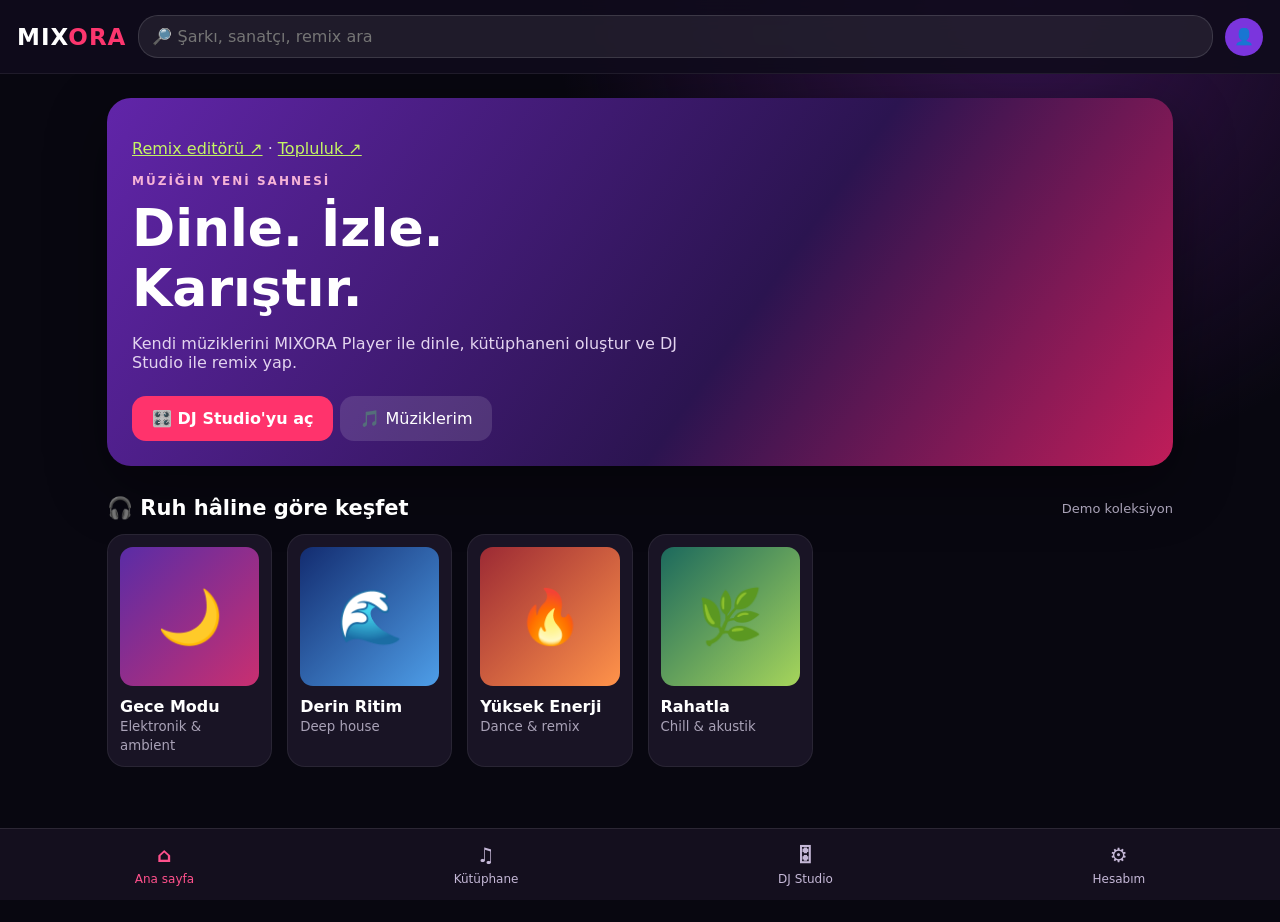
==== commit 7b809a45: "fix: restore global MIXORA search for tracks artists and community remixes" ====
--- a/index.html
+++ b/index.html
@@ -2,13 +2,20 @@
 :root{color-scheme:dark;font-family:system-ui,-apple-system,sans-serif;background:#080710;color:#fff}*{box-sizing:border-box}body{margin:0;background:radial-gradient(circle at 80% 0%,#35124d 0,transparent 34%),#080710}button,input{font:inherit}button{cursor:pointer;border:0;color:inherit}header{position:sticky;top:0;z-index:10;display:flex;align-items:center;gap:12px;padding:15px 17px;background:#100b1ce8;backdrop-filter:blur(15px);border-bottom:1px solid #ffffff12}.logo{font-weight:900;letter-spacing:1px;font-size:23px}.logo span{color:#fc366e}.search{flex:1;min-width:0;border:1px solid #ffffff20;background:#ffffff12;color:white;border-radius:20px;padding:11px 13px}.avatar{background:#7b35dd;width:38px;height:38px;border-radius:50%}.wrap{max-width:1100px;margin:auto;padding:24px 17px 155px}.hero{padding:25px;border-radius:24px;background:linear-gradient(125deg,#6125a9,#2b1450 60%,#c01d59);box-shadow:0 20px 60px #0006}.eyebrow{font-size:12px;font-weight:800;letter-spacing:2px;color:#f6b3d7}.hero h1{font-size:clamp(29px,5vw,52px);margin:10px 0}.hero p{color:#e3d4ef;max-width:550px}.cta{background:#ff336c;padding:13px 20px;border-radius:14px;font-weight:800;margin-top:8px}.outline{background:#ffffff20;padding:13px 20px;border-radius:14px;margin-left:7px}.section{margin:30px 0 14px;display:flex;justify-content:space-between;align-items:center}.section h2{margin:0;font-size:21px}.muted{color:#a9a2b7;font-size:13px}.grid{display:grid;grid-template-columns:repeat(auto-fill,minmax(155px,1fr));gap:15px}.card{background:#191425;border:1px solid #ffffff12;border-radius:18px;padding:12px;text-align:left;min-width:0}.cover{aspect-ratio:1;border-radius:13px;display:grid;place-items:center;font-size:53px;background:linear-gradient(135deg,#5a2ca6,#c92f70)}.card:nth-child(2) .cover{background:linear-gradient(135deg,#132c70,#4e9ee8)}.card:nth-child(3) .cover{background:linear-gradient(135deg,#9c2a34,#ff934a)}.card:nth-child(4) .cover{background:linear-gradient(135deg,#1c695d,#a6d55b)}.card strong{display:block;margin-top:11px}.card small{color:#a9a2b7}.videos{display:grid;grid-template-columns:repeat(auto-fit,minmax(230px,1fr));gap:15px}.video{background:#191425;border:1px solid #ffffff12;border-radius:17px;padding:0;overflow:hidden;text-align:left}.thumb{height:145px;display:grid;place-items:center;font-size:50px;background:linear-gradient(130deg,#3b144c,#c12358)}.video:nth-child(2) .thumb{background:linear-gradient(130deg,#163d65,#5c34ac)}.video strong{display:block;padding:13px}.studio{display:none}.decks{display:grid;grid-template-columns:1fr 1fr;gap:15px}.deck{border:1px solid #704c9d;background:#1a1229;border-radius:20px;padding:17px;min-width:0}.deck h3{margin:0 0 14px}.deck input[type=file]{width:100%;font-size:12px}.deck audio{width:100%;margin:15px 0}.deck label{display:block;font-size:13px;color:#bdb1cd}.deck input[type=range]{width:100%;accent-color:#fa3e88}.mixer{margin-top:18px;background:#24152f;padding:20px;border-radius:20px;text-align:center}.mixer input{width:100%;accent-color:#ff3e81}.tabs{position:fixed;bottom:0;left:0;right:0;z-index:12;display:flex;justify-content:space-around;padding:13px 5px calc(13px + env(safe-area-inset-bottom));background:#151020f5;border-top:1px solid #ffffff1a;backdrop-filter:blur(14px)}.tabs button{background:none;color:#c5b8d7;font-size:12px;display:flex;flex-direction:column;align-items:center;gap:5px}.tabs b{font-size:20px}.tabs .active{color:#ff518c}.player{position:fixed;bottom:calc(72px + env(safe-area-inset-bottom));left:10px;right:10px;max-width:1080px;margin:auto;z-index:11;background:#39204f;border:1px solid #ffffff24;border-radius:16px;padding:12px;display:none;align-items:center;gap:12px}.player button{background:#ff3a79;border-radius:12px;padding:8px;flex-shrink:0}.player{gap:6px;flex-wrap:wrap}.player .info{flex-basis:90px}.player strong{font-size:12px;overflow-wrap:anywhere}@media(max-width:540px){.player button{padding:7px;font-size:14px}}.player .info{flex:1;min-width:0}.player small{display:block;color:#d5c0df}.player{flex-wrap:wrap;box-shadow:0 15px 50px #000a;background:linear-gradient(115deg,#412054,#221831);border:1px solid #e958a744}.player .info strong{display:block;white-space:nowrap;overflow:hidden;text-overflow:ellipsis}.player button{min-width:36px;min-height:38px;padding:7px;border-radius:10px}.player button[aria-pressed="true"]{background:#a43ae6}.mixora-progress{flex:0 0 100%;display:flex;align-items:center;gap:9px;font-size:11px;color:#d5c4e4}.mixora-progress input{flex:1;min-width:0;accent-color:#ff468e;height:20px}.player .info{flex-basis:140px}@media(max-width:540px){.player{gap:5px;padding:10px 9px}.player button{min-width:31px;padding:5px}.player .info{flex-basis:95px}.player .info strong{font-size:12px}}.hide{display:none!important}.empty{padding:25px;border-radius:16px;background:#1b1525;color:#c3b9cd}.notice{font-size:12px;color:#c8b7d9;line-height:1.6;margin-top:16px}@media(max-width:540px){.decks{grid-template-columns:1fr}.hero{padding:21px}.outline{margin:8px 0 0}.grid{grid-template-columns:repeat(2,minmax(0,1fr))}}
 
 .ai-panel{margin-top:20px;border:1px solid #874bb6;background:linear-gradient(135deg,#261637,#141121);border-radius:22px;padding:20px}.ai-head{display:flex;gap:12px;align-items:center}.ai-badge{background:#7e36c5;padding:9px;border-radius:12px;font-size:23px}.ai-panel h2{margin:0;font-size:21px}.ai-panel p{color:#bcb1d1;line-height:1.5}.mode-row{display:flex;gap:8px;flex-wrap:wrap;margin:16px 0}.mode-btn{padding:11px 15px;border-radius:12px;background:#ffffff13;border:1px solid #ffffff1c}.mode-btn.selected{background:#a537e5;border-color:#ce86f8}.metadata{display:grid;grid-template-columns:repeat(3,1fr);gap:8px;margin:12px 0}.metadata label{font-size:12px;color:#c6b4d7}.metadata input,.metadata select{width:100%;margin-top:6px;background:#100d1d;color:white;border:1px solid #664b80;border-radius:9px;padding:10px 7px}.smart-actions{display:flex;gap:9px;flex-wrap:wrap}.smart-actions button{background:#a93ae6;border-radius:12px;padding:11px 14px;font-weight:700}.smart-actions button.secondary{background:#ffffff1b}.suggestion{padding:14px;margin:12px 0;border-radius:14px;background:#ffffff0e;border:1px solid #ffffff18}.suggestion strong{color:#f5d4ff}.suggestion small{display:block;margin-top:6px;color:#bfb1d1;line-height:1.6}.suggestion button{margin-top:9px;background:#e44791;border-radius:10px;padding:9px 12px}.result{margin-top:12px;border-radius:12px;padding:12px;background:#160e24;border:1px solid #754799;line-height:1.6}.range-row{display:flex;align-items:center;gap:12px}.range-row input{flex:1;accent-color:#d342ec}.deck-tools{display:flex;gap:8px;margin:10px 0;flex-wrap:wrap}.deck-tools button{background:#ffffff1b;padding:9px 11px;border-radius:10px}.ai-note{font-size:12px!important;color:#bcb0ca!important}.hide-mode{display:none!important}@media(max-width:540px){.metadata{grid-template-columns:1fr 1fr}.ai-panel{padding:15px}}
-.bpm-chip{margin:9px 0;color:#f4b5ff;font-weight:750;font-size:13px}.bpm-help{font-size:12px;color:#baaacb;line-height:1.5}</style></head><body><header><div class="logo">MIX<span>ORA</span></div><input id="search" class="search" placeholder="🔎 Kütüphanemde şarkı ara"><button class="avatar" id="profileBtn" title="Profil">👤</button></header><main class="wrap"><section id="home"><div class="hero"><p><a style="color:#c5f564" href="Remix.html">Remix editörü ↗</a> · <a style="color:#c5f564" href="community.html">Topluluk ↗</a></p><div class="eyebrow">MÜZİĞİN YENİ SAHNESİ</div><h1>Dinle. İzle.<br>Karıştır.</h1><p>Kendi müziklerini MIXORA Player ile dinle, kütüphaneni oluştur ve DJ Studio ile remix yap.</p><button class="cta" id="goStudio">🎛️ DJ Studio'yu aç</button><button class="outline" id="goLibrary">🎵 Müziklerim</button></div><div class="section"><h2>🎧 Ruh hâline göre keşfet</h2><span class="muted">Demo koleksiyon</span></div><div class="grid" id="genres"><div class="card"><div class="cover">🌙</div><strong>Gece Modu</strong><small>Elektronik & ambient</small></div><div class="card"><div class="cover">🌊</div><strong>Derin Ritim</strong><small>Deep house</small></div><div class="card"><div class="cover">🔥</div><strong>Yüksek Enerji</strong><small>Dance & remix</small></div><div class="card"><div class="cover">🌿</div><strong>Rahatla</strong><small>Chill & akustik</small></div></div></section><section id="library" class="hide"><h1>📚 Müzik Kütüphanem</h1><p class="muted">Cihazındaki ses dosyalarını ekle. Dosyalar sunucuya yüklenmez.</p><input type="file" id="libraryFiles" multiple><div id="songList" style="margin-top:20px" class="empty">Henüz müzik eklenmedi.</div></section><section id="studio" class="studio"><h1>🎛️ DJ Studio</h1><p class="muted">İki ayrı şarkı yükle, aynı anda çal ve geçişi yönet.</p><div class="decks"><div class="deck"><h3>🟣 DECK A</h3><input type="file" id="fileA"><div id="nameA" class="muted">Şarkı seçilmedi</div><div class="bpm-chip" id="bpmChipA">🥁 BPM: ölçülmedi</div><small id="statusA" class="muted">MP3, M4A, WAV dosyası seçebilirsin.</small><audio id="audioA" controls preload="metadata"></audio><label>Ses seviyesi <span id="volTextA">100%</span></label><input id="volA" type="range" min="0" max="100" value="100"></div><div class="deck"><h3>🔴 DECK B</h3><input type="file" id="fileB"><div id="nameB" class="muted">Şarkı seçilmedi</div><div class="bpm-chip" id="bpmChipB">🥁 BPM: ölçülmedi</div><small id="statusB" class="muted">MP3, M4A, WAV dosyası seçebilirsin.</small><audio id="audioB" controls preload="metadata"></audio><label>Ses seviyesi <span id="volTextB">100%</span></label><input id="volB" type="range" min="0" max="100" value="100"></div></div><div class="ai-panel"><div class="ai-head"><div class="ai-badge">✦</div><div><h2>MIXORA Akıllı DJ</h2><span class="muted">Şarkı seçimi · uyum analizi · otomatik geçiş</span></div></div><div class="mode-row"><button class="mode-btn selected" data-mode="manual">🎛 Manuel</button><button class="mode-btn" data-mode="smart">✦ Akıllı Öneri</button><button class="mode-btn" data-mode="hybrid">⚡ Hibrit</button></div><p id="modeDescription">İki parçayı kendin seç, geçişi crossfader ile yönet.</p><div id="smartArea" class="hide-mode"><p>Parçaların BPM, müzikal ton ve enerji değerlerini biliyorsan gir. BPM değerlerini ses dosyasından yaklaşık ölçebiliriz. Ton ve enerji şimdilik manuel girilir.</p><div class="metadata"><label>A · BPM<input id="bpmA" type="number" min="40" max="240" placeholder="Örn. 90"></label><label>A · Ton<select id="keyA"></select></label><label>A · Enerji<select id="energyA"><option value="">Bilinmiyor</option><option value="1">Sakin</option><option value="2">Orta</option><option value="3">Yüksek</option></select></label><label>B · BPM<input id="bpmB" type="number" min="40" max="240" placeholder="Örn. 95"></label><label>B · Ton<select id="keyB"></select></label><label>B · Enerji<select id="energyB"><option value="">Bilinmiyor</option><option value="1">Sakin</option><option value="2">Orta</option><option value="3">Yüksek</option></select></label></div><div class="smart-actions"><button id="detectBpm">🥁 BPM otomatik ölç</button><button id="analyze">✦ Uyum analizi yap</button><button class="secondary" id="recommend">🎶 Kütüphanemden öner</button></div><div id="bpmStatus" class="result" aria-live="polite">BPM ölçmek için iki şarkı yükle ve “BPM otomatik ölç”e dokun. Ölçüm yaklaşık sonuç verir.</div><div id="analysisResult" class="result" aria-live="polite">İki şarkıyı yükle, bilgileri gir ve analiz et.</div><div id="recommendations"></div><div id="hybridTools" class="hide-mode"><h3>⚡ Otomatik geçiş</h3><p class="muted">Çalan A parçasından B parçasına eşit güçlü ses eğrisiyle geçiş.</p><div class="range-row"><label for="transitionSeconds">Süre</label><input type="range" id="transitionSeconds" min="2" max="20" value="8"><strong id="transitionLabel">8 sn</strong></div><div class="smart-actions"><button id="autoTransition">✨ Geçişi başlat</button><button class="secondary" id="cancelTransition">İptal et</button></div><div id="transitionStatus" class="muted" style="margin-top:9px">Hazır</div></div></div><p class="ai-note">Bu sürümde “akıllı” öneriler kurallı hesaplamadır; gerçek bir üretken yapay zekâ servisine bağlı değildir. Puanlar yaklaşık müzikal uyum göstergesidir, garanti değildir.</p></div><div class="ai-panel" id="tempoStudio"><div class="ai-head"><div class="ai-badge">🥁</div><div><h2>Tempo & Ritim Laboratuvarı</h2><span class="muted">MIXORA 0.4 · Manuel tempo kontrolü ve ritim rehberi</span></div></div><p class="muted">BPM ölçümünden sonra önerilen tempo oranını hesapla. Uygulamak isteğe bağlıdır. Tarayıcıdaki hız değişimi bazı cihazlarda ses kalitesini etkileyebilir.</p><div class="smart-actions"><button id="tempoSuggest">🎯 Tempo öner</button><button id="tempoApply">🎚️ Öneriyi B'ye uygula</button><button class="secondary" id="tempoReset">↩️ Hızları sıfırla</button></div><div class="metadata"><label>A · Oynatma hızı <input id="rateA" type="range" min="75" max="125" value="100" step="1"><span id="rateTextA">1.00×</span></label><label>B · Oynatma hızı <input id="rateB" type="range" min="75" max="125" value="100" step="1"><span id="rateTextB">1.00×</span></label></div><div id="tempoAdvice" class="result" aria-live="polite">BPM değerlerini ölç, ardından Tempo öner'e bas. Geçiş başlangıcını kulakla kontrol et.</div><div class="smart-actions"><button id="beatGuide">🥁 Vuruş aralığını göster</button><button class="secondary" id="beatAlign">🎯 B'yi sonraki vuruşta başlat</button></div><p class="bpm-help">Vuruş rehberi BPM'den süre hesaplar; gerçek ilk vuruşu veya müzik cümlelerini henüz tespit etmez. “Sonraki vuruş” A'nın başlangıcını referans alır, kesin ritim senkronizasyonu değildir.</p></div><div class="mixer"><h3>⚡ CROSSFADER</h3><p class="muted">Sol: A · Orta: ikisi · Sağ: B</p><input id="cross" type="range" min="0" max="100" value="50"><p id="crossText">A 50% · B 50%</p><button class="cta" id="playBoth">▶️ İkisini çal</button><button class="outline" id="pauseBoth">⏸️ Duraklat</button></div><p class="notice">Bu ilk sürümde iki parçayı aynı anda oynatma ve ses geçişi çalışır. Yaklaşık BPM ölçümü, manuel tempo kontrolü ve BPM tabanlı vuruş rehberi eklendi. Gerçek vuruş tespiti, ses kalitesi korunarak tempo eşitleme, otomatik ton tespiti henüz yok. Canlı miks kaydı tarayıcı desteğine bağlıdır. iPhone'da dosya türü ve tarayıcı kısıtlamaları olabilir.</p></section><section id="account" class="hide"><h1>👤 Hesabım</h1><div class="empty"><a style="color:#c5f564" href="community.html">Hesap ve profil sayfasını aç ↗</a><p>Hesaplar, sunucuyla çalışan topluluk sayfasında yönetilir.</p></div><h2>⚙️ Ayarlar</h2><p class="muted">Tema: Neon Cinema · Dil: Türkçe · Sürüm: 0.4.0</p></section></main><div class="player" id="player"><div>🎵</div><div class="info"><strong id="playerName">Müzik</strong><small>Yerel dosya</small></div><button id="playerShuffle" title="Karışık çal" aria-label="Karışık çal" aria-pressed="false">🔀</button><button id="playerPrev" title="Önceki şarkı" aria-label="Önceki şarkı">⏮</button><button id="playerToggle" aria-label="Oynat veya duraklat">⏸</button><button id="playerNext" title="Sonraki şarkı" aria-label="Sonraki şarkı">⏭</button><button id="playerRepeat" title="Tekrarla" aria-label="Tekrarla" aria-pressed="false">🔁</button><audio id="libraryAudio" preload="metadata"></audio><div class="mixora-progress"><span id="playerElapsed">0:00</span><input type="range" id="playerSeek" min="0" max="1000" value="0" aria-label="Şarkıda ileri geri sar"><span id="playerDuration">0:00</span></div></div><nav class="tabs"><button data-tab="home" class="active"><b>⌂</b>Ana sayfa</button><button data-tab="library"><b>♫</b>Kütüphane</button><button data-tab="studio"><b>🎛</b>DJ Studio</button><button data-tab="account"><b>⚙</b>Hesabım</button></nav><script>
-const $=id=>document.getElementById(id);const tabs=['home','library','studio','account'];function show(tab){tabs.forEach(t=>{$(t).classList.toggle('hide',t!==tab);if(t==='studio')$(t).style.display=t===tab?'block':'none'});document.querySelectorAll('[data-tab]').forEach(b=>b.classList.toggle('active',b.dataset.tab===tab));window.scrollTo(0,0)}document.querySelectorAll('[data-tab]').forEach(b=>b.onclick=()=>show(b.dataset.tab));$('goStudio').onclick=()=>show('studio');$('goLibrary').onclick=()=>show('library');$('profileBtn').onclick=()=>show('account');$('search').oninput=()=>{clearTimeout(window.mixoraSearchTimer);window.mixoraSearchTimer=setTimeout(()=>{show('library');renderSongs()},180)};let urls=[];function urlFor(file){let u=URL.createObjectURL(file);urls.push(u);return u}for(const id of ['A','B']){$('file'+id).onchange=e=>{const f=e.target.files[0];if(!f)return;const ok=/\.(mp3|m4a|wav|aac|ogg|flac)$/i.test(f.name)||f.type.startsWith('audio/');if(!ok){$('status'+id).textContent='Bu dosya ses dosyası değil. MP3 veya M4A seç.';return}const a=$('audio'+id);window.mixoraFiles=window.mixoraFiles||{};window.mixoraFiles[id]=f;$('bpmChip'+id).textContent='🥁 BPM: ölçülmedi';$('bpm'+id).value='';a.src=urlFor(f);a.load();$('name'+id).textContent=f.name;$('status'+id).textContent='Dosya seçildi; oynatmayı dene.';a.onerror=()=>$('status'+id).textContent='Dosya seçildi ama Safari bu ses biçimini oynatamıyor.';a.onloadedmetadata=()=>$('status'+id).textContent='✓ Yüklendi · '+Math.round(a.duration||0)+' saniye';applyCross()};$('vol'+id).oninput=()=>{ $('volText'+id).textContent=$('vol'+id).value+'%';applyCross()}}var deckContext,deckGains,deckEQ,deckMaster,deckRecordStream;function initDeckAudio(){if(!deckContext){deckContext=new (window.AudioContext||window.webkitAudioContext)();deckGains={};deckEQ={};deckMaster=deckContext.createDynamicsCompressor();deckMaster.threshold.value=-6;deckMaster.ratio.value=12;deckMaster.connect(deckContext.destination);deckRecordStream=deckContext.createMediaStreamDestination();deckMaster.connect(deckRecordStream);for(const id of ['A','B']){const gain=deckContext.createGain();const low=deckContext.createBiquadFilter(),mid=deckContext.createBiquadFilter(),high=deckContext.createBiquadFilter();low.type='lowshelf';low.frequency.value=250;mid.type='peaking';mid.frequency.value=1000;mid.Q.value=.7;high.type='highshelf';high.frequency.value=4000;deckContext.createMediaElementSource($('audio'+id)).connect(low).connect(mid).connect(high).connect(gain).connect(deckMaster);deckEQ[id]={low,mid,high};deckGains[id]=gain;$('audio'+id).volume=1;}}deckContext.resume().catch(()=>{});applyCross()}for(const id of ['A','B'])$('audio'+id).addEventListener('play',initDeckAudio);function applyCross(){const x=+$('cross').value/100;const a=Math.cos(x*Math.PI/2),b=Math.sin(x*Math.PI/2);if(deckGains){deckGains.A.gain.setTargetAtTime(a*+$('volA').value/100,deckContext.currentTime,.01);deckGains.B.gain.setTargetAtTime(b*+$('volB').value/100,deckContext.currentTime,.01);}else{$('audioA').volume=Math.min(1,a*+$('volA').value/100);$('audioB').volume=Math.min(1,b*+$('volB').value/100);}$('crossText').textContent='A '+Math.round(a*100)+'% · B '+Math.round(b*100)+'%'}$('cross').oninput=applyCross;applyCross();$('playBoth').onclick=async()=>{initDeckAudio();const tracks=[$('audioA'),$('audioB')].filter(a=>a.src);if(!tracks.length){alert('Önce iki kanaldan en az birine müzik yükle.');return}await Promise.allSettled(tracks.map(a=>a.play()))};$('pauseBoth').onclick=()=>{$('audioA').pause();$('audioB').pause()};const songs=[];let currentSong=-1,shuffle=false,repeat=false;
+.bpm-chip{margin:9px 0;color:#f4b5ff;font-weight:750;font-size:13px}.bpm-help{font-size:12px;color:#baaacb;line-height:1.5}</style></head><body><header><div class="logo">MIX<span>ORA</span></div><input id="search" class="search" placeholder="🔎 Şarkı, sanatçı, remix ara"><button class="avatar" id="profileBtn" title="Profil">👤</button></header><main class="wrap"><section id="home"><div class="hero"><p><a style="color:#c5f564" href="Remix.html">Remix editörü ↗</a> · <a style="color:#c5f564" href="community.html">Topluluk ↗</a></p><div class="eyebrow">MÜZİĞİN YENİ SAHNESİ</div><h1>Dinle. İzle.<br>Karıştır.</h1><p>Kendi müziklerini MIXORA Player ile dinle, kütüphaneni oluştur ve DJ Studio ile remix yap.</p><button class="cta" id="goStudio">🎛️ DJ Studio'yu aç</button><button class="outline" id="goLibrary">🎵 Müziklerim</button></div><div class="section"><h2>🎧 Ruh hâline göre keşfet</h2><span class="muted">Demo koleksiyon</span></div><div class="grid" id="genres"><div class="card"><div class="cover">🌙</div><strong>Gece Modu</strong><small>Elektronik & ambient</small></div><div class="card"><div class="cover">🌊</div><strong>Derin Ritim</strong><small>Deep house</small></div><div class="card"><div class="cover">🔥</div><strong>Yüksek Enerji</strong><small>Dance & remix</small></div><div class="card"><div class="cover">🌿</div><strong>Rahatla</strong><small>Chill & akustik</small></div></div></section><section id="library" class="hide"><h1>📚 Müzik Kütüphanem</h1><p class="muted">Cihazındaki ses dosyalarını ekle. Dosyalar sunucuya yüklenmez.</p><input type="file" id="libraryFiles" multiple><div id="songList" style="margin-top:20px" class="empty">Henüz müzik eklenmedi.</div></section><section id="studio" class="studio"><h1>🎛️ DJ Studio</h1><p class="muted">İki ayrı şarkı yükle, aynı anda çal ve geçişi yönet.</p><div class="decks"><div class="deck"><h3>🟣 DECK A</h3><input type="file" id="fileA"><div id="nameA" class="muted">Şarkı seçilmedi</div><div class="bpm-chip" id="bpmChipA">🥁 BPM: ölçülmedi</div><small id="statusA" class="muted">MP3, M4A, WAV dosyası seçebilirsin.</small><audio id="audioA" controls preload="metadata"></audio><label>Ses seviyesi <span id="volTextA">100%</span></label><input id="volA" type="range" min="0" max="100" value="100"></div><div class="deck"><h3>🔴 DECK B</h3><input type="file" id="fileB"><div id="nameB" class="muted">Şarkı seçilmedi</div><div class="bpm-chip" id="bpmChipB">🥁 BPM: ölçülmedi</div><small id="statusB" class="muted">MP3, M4A, WAV dosyası seçebilirsin.</small><audio id="audioB" controls preload="metadata"></audio><label>Ses seviyesi <span id="volTextB">100%</span></label><input id="volB" type="range" min="0" max="100" value="100"></div></div><div class="ai-panel"><div class="ai-head"><div class="ai-badge">✦</div><div><h2>MIXORA Akıllı DJ</h2><span class="muted">Şarkı seçimi · uyum analizi · otomatik geçiş</span></div></div><div class="mode-row"><button class="mode-btn selected" data-mode="manual">🎛 Manuel</button><button class="mode-btn" data-mode="smart">✦ Akıllı Öneri</button><button class="mode-btn" data-mode="hybrid">⚡ Hibrit</button></div><p id="modeDescription">İki parçayı kendin seç, geçişi crossfader ile yönet.</p><div id="smartArea" class="hide-mode"><p>Parçaların BPM, müzikal ton ve enerji değerlerini biliyorsan gir. BPM değerlerini ses dosyasından yaklaşık ölçebiliriz. Ton ve enerji şimdilik manuel girilir.</p><div class="metadata"><label>A · BPM<input id="bpmA" type="number" min="40" max="240" placeholder="Örn. 90"></label><label>A · Ton<select id="keyA"></select></label><label>A · Enerji<select id="energyA"><option value="">Bilinmiyor</option><option value="1">Sakin</option><option value="2">Orta</option><option value="3">Yüksek</option></select></label><label>B · BPM<input id="bpmB" type="number" min="40" max="240" placeholder="Örn. 95"></label><label>B · Ton<select id="keyB"></select></label><label>B · Enerji<select id="energyB"><option value="">Bilinmiyor</option><option value="1">Sakin</option><option value="2">Orta</option><option value="3">Yüksek</option></select></label></div><div class="smart-actions"><button id="detectBpm">🥁 BPM otomatik ölç</button><button id="analyze">✦ Uyum analizi yap</button><button class="secondary" id="recommend">🎶 Kütüphanemden öner</button></div><div id="bpmStatus" class="result" aria-live="polite">BPM ölçmek için iki şarkı yükle ve “BPM otomatik ölç”e dokun. Ölçüm yaklaşık sonuç verir.</div><div id="analysisResult" class="result" aria-live="polite">İki şarkıyı yükle, bilgileri gir ve analiz et.</div><div id="recommendations"></div><div id="hybridTools" class="hide-mode"><h3>⚡ Otomatik geçiş</h3><p class="muted">Çalan A parçasından B parçasına eşit güçlü ses eğrisiyle geçiş.</p><div class="range-row"><label for="transitionSeconds">Süre</label><input type="range" id="transitionSeconds" min="2" max="20" value="8"><strong id="transitionLabel">8 sn</strong></div><div class="smart-actions"><button id="autoTransition">✨ Geçişi başlat</button><button class="secondary" id="cancelTransition">İptal et</button></div><div id="transitionStatus" class="muted" style="margin-top:9px">Hazır</div></div></div><p class="ai-note">Bu sürümde “akıllı” öneriler kurallı hesaplamadır; gerçek bir üretken yapay zekâ servisine bağlı değildir. Puanlar yaklaşık müzikal uyum göstergesidir, garanti değildir.</p></div><div class="ai-panel" id="tempoStudio"><div class="ai-head"><div class="ai-badge">🥁</div><div><h2>Tempo & Ritim Laboratuvarı</h2><span class="muted">MIXORA 0.4 · Manuel tempo kontrolü ve ritim rehberi</span></div></div><p class="muted">BPM ölçümünden sonra önerilen tempo oranını hesapla. Uygulamak isteğe bağlıdır. Tarayıcıdaki hız değişimi bazı cihazlarda ses kalitesini etkileyebilir.</p><div class="smart-actions"><button id="tempoSuggest">🎯 Tempo öner</button><button id="tempoApply">🎚️ Öneriyi B'ye uygula</button><button class="secondary" id="tempoReset">↩️ Hızları sıfırla</button></div><div class="metadata"><label>A · Oynatma hızı <input id="rateA" type="range" min="75" max="125" value="100" step="1"><span id="rateTextA">1.00×</span></label><label>B · Oynatma hızı <input id="rateB" type="range" min="75" max="125" value="100" step="1"><span id="rateTextB">1.00×</span></label></div><div id="tempoAdvice" class="result" aria-live="polite">BPM değerlerini ölç, ardından Tempo öner'e bas. Geçiş başlangıcını kulakla kontrol et.</div><div class="smart-actions"><button id="beatGuide">🥁 Vuruş aralığını göster</button><button class="secondary" id="beatAlign">🎯 B'yi sonraki vuruşta başlat</button></div><p class="bpm-help">Vuruş rehberi BPM'den süre hesaplar; gerçek ilk vuruşu veya müzik cümlelerini henüz tespit etmez. “Sonraki vuruş” A'nın başlangıcını referans alır, kesin ritim senkronizasyonu değildir.</p></div><div class="mixer"><h3>⚡ CROSSFADER</h3><p class="muted">Sol: A · Orta: ikisi · Sağ: B</p><input id="cross" type="range" min="0" max="100" value="50"><p id="crossText">A 50% · B 50%</p><button class="cta" id="playBoth">▶️ İkisini çal</button><button class="outline" id="pauseBoth">⏸️ Duraklat</button></div><p class="notice">Bu ilk sürümde iki parçayı aynı anda oynatma ve ses geçişi çalışır. Yaklaşık BPM ölçümü, manuel tempo kontrolü ve BPM tabanlı vuruş rehberi eklendi. Gerçek vuruş tespiti, ses kalitesi korunarak tempo eşitleme, otomatik ton tespiti henüz yok. Canlı miks kaydı tarayıcı desteğine bağlıdır. iPhone'da dosya türü ve tarayıcı kısıtlamaları olabilir.</p></section><section id="account" class="hide"><h1>👤 Hesabım</h1><div class="empty"><a style="color:#c5f564" href="community.html">Hesap ve profil sayfasını aç ↗</a><p>Hesaplar, sunucuyla çalışan topluluk sayfasında yönetilir.</p></div><h2>⚙️ Ayarlar</h2><p class="muted">Tema: Neon Cinema · Dil: Türkçe · Sürüm: 0.4.0</p></section></main><div class="player" id="player"><div>🎵</div><div class="info"><strong id="playerName">Müzik</strong><small>Yerel dosya</small></div><button id="playerShuffle" title="Karışık çal" aria-label="Karışık çal" aria-pressed="false">🔀</button><button id="playerPrev" title="Önceki şarkı" aria-label="Önceki şarkı">⏮</button><button id="playerToggle" aria-label="Oynat veya duraklat">⏸</button><button id="playerNext" title="Sonraki şarkı" aria-label="Sonraki şarkı">⏭</button><button id="playerRepeat" title="Tekrarla" aria-label="Tekrarla" aria-pressed="false">🔁</button><audio id="libraryAudio" preload="metadata"></audio><div class="mixora-progress"><span id="playerElapsed">0:00</span><input type="range" id="playerSeek" min="0" max="1000" value="0" aria-label="Şarkıda ileri geri sar"><span id="playerDuration">0:00</span></div></div><nav class="tabs"><button data-tab="home" class="active"><b>⌂</b>Ana sayfa</button><button data-tab="library"><b>♫</b>Kütüphane</button><button data-tab="studio"><b>🎛</b>DJ Studio</button><button data-tab="account"><b>⚙</b>Hesabım</button></nav><script>
+const $=id=>document.getElementById(id);const tabs=['home','library','studio','account'];function show(tab){tabs.forEach(t=>{$(t).classList.toggle('hide',t!==tab);if(t==='studio')$(t).style.display=t===tab?'block':'none'});document.querySelectorAll('[data-tab]').forEach(b=>b.classList.toggle('active',b.dataset.tab===tab));window.scrollTo(0,0)}document.querySelectorAll('[data-tab]').forEach(b=>b.onclick=()=>show(b.dataset.tab));$('goStudio').onclick=()=>show('studio');$('goLibrary').onclick=()=>show('library');$('profileBtn').onclick=()=>show('account');$('search').oninput=()=>{clearTimeout(window.mixoraSearchTimer);window.mixoraSearchTimer=setTimeout(()=>searchMixora($('search').value),350)};let urls=[];function urlFor(file){let u=URL.createObjectURL(file);urls.push(u);return u}for(const id of ['A','B']){$('file'+id).onchange=e=>{const f=e.target.files[0];if(!f)return;const ok=/\.(mp3|m4a|wav|aac|ogg|flac)$/i.test(f.name)||f.type.startsWith('audio/');if(!ok){$('status'+id).textContent='Bu dosya ses dosyası değil. MP3 veya M4A seç.';return}const a=$('audio'+id);window.mixoraFiles=window.mixoraFiles||{};window.mixoraFiles[id]=f;$('bpmChip'+id).textContent='🥁 BPM: ölçülmedi';$('bpm'+id).value='';a.src=urlFor(f);a.load();$('name'+id).textContent=f.name;$('status'+id).textContent='Dosya seçildi; oynatmayı dene.';a.onerror=()=>$('status'+id).textContent='Dosya seçildi ama Safari bu ses biçimini oynatamıyor.';a.onloadedmetadata=()=>$('status'+id).textContent='✓ Yüklendi · '+Math.round(a.duration||0)+' saniye';applyCross()};$('vol'+id).oninput=()=>{ $('volText'+id).textContent=$('vol'+id).value+'%';applyCross()}}var deckContext,deckGains,deckEQ,deckMaster,deckRecordStream;function initDeckAudio(){if(!deckContext){deckContext=new (window.AudioContext||window.webkitAudioContext)();deckGains={};deckEQ={};deckMaster=deckContext.createDynamicsCompressor();deckMaster.threshold.value=-6;deckMaster.ratio.value=12;deckMaster.connect(deckContext.destination);deckRecordStream=deckContext.createMediaStreamDestination();deckMaster.connect(deckRecordStream);for(const id of ['A','B']){const gain=deckContext.createGain();const low=deckContext.createBiquadFilter(),mid=deckContext.createBiquadFilter(),high=deckContext.createBiquadFilter();low.type='lowshelf';low.frequency.value=250;mid.type='peaking';mid.frequency.value=1000;mid.Q.value=.7;high.type='highshelf';high.frequency.value=4000;deckContext.createMediaElementSource($('audio'+id)).connect(low).connect(mid).connect(high).connect(gain).connect(deckMaster);deckEQ[id]={low,mid,high};deckGains[id]=gain;$('audio'+id).volume=1;}}deckContext.resume().catch(()=>{});applyCross()}for(const id of ['A','B'])$('audio'+id).addEventListener('play',initDeckAudio);function applyCross(){const x=+$('cross').value/100;const a=Math.cos(x*Math.PI/2),b=Math.sin(x*Math.PI/2);if(deckGains){deckGains.A.gain.setTargetAtTime(a*+$('volA').value/100,deckContext.currentTime,.01);deckGains.B.gain.setTargetAtTime(b*+$('volB').value/100,deckContext.currentTime,.01);}else{$('audioA').volume=Math.min(1,a*+$('volA').value/100);$('audioB').volume=Math.min(1,b*+$('volB').value/100);}$('crossText').textContent='A '+Math.round(a*100)+'% · B '+Math.round(b*100)+'%'}$('cross').oninput=applyCross;applyCross();$('playBoth').onclick=async()=>{initDeckAudio();const tracks=[$('audioA'),$('audioB')].filter(a=>a.src);if(!tracks.length){alert('Önce iki kanaldan en az birine müzik yükle.');return}await Promise.allSettled(tracks.map(a=>a.play()))};$('pauseBoth').onclick=()=>{$('audioA').pause();$('audioB').pause()};const searchPanel=document.createElement('section');searchPanel.id='mixoraSearchResults';searchPanel.className='hide';searchPanel.innerHTML='<div class="section"><h2>🔎 MIXORA Arama</h2><button id="mixoraSearchClose" class="outline">Kapat</button></div><p id="mixoraSearchStatus" class="muted" role="status"></p><div id="mixoraSearchItems" class="grid"></div>';
+document.querySelector('#home .hero').after(searchPanel);
+$('mixoraSearchClose').onclick=()=>{searchPanel.classList.add('hide');$('search').value=''};
+let mixoraSearchSeq=0;
+async function searchMixora(raw){const q=raw.trim().toLocaleLowerCase('tr'),seq=++mixoraSearchSeq;if(!q){searchPanel.classList.add('hide');return}show('home');searchPanel.classList.remove('hide');const box=$('mixoraSearchItems');box.replaceChildren();$('mixoraSearchStatus').textContent='MIXORA kataloğunda aranıyor…';let count=0;const add=(title,subtitle,action)=>{count++;const b=document.createElement('button');b.className='card';const art=document.createElement('div');art.className='cover';art.textContent='🎵';const name=document.createElement('strong');name.textContent=title;const sub=document.createElement('small');sub.textContent=subtitle;b.append(art,name,sub);b.onclick=action;box.append(b)};
+for(let i=0;i<songs.length;i++)if(songs[i].name.toLocaleLowerCase('tr').includes(q))add(songs[i].name,'Kendi kütüphanem',()=>playSong(i));
+try{const response=await fetch('/api/posts?offset=0');if(!response.ok)throw Error('Topluluk araması kullanılamıyor');const data=await response.json();if(seq!==mixoraSearchSeq)return;for(const p of data.posts||[]){if([p.title,p.description,p.name].some(v=>String(v||'').toLocaleLowerCase('tr').includes(q))){add(p.title,p.name+' · Topluluk remixi',()=>{const a=$('libraryAudio');a.src='/api/posts/'+encodeURIComponent(p.id)+'/audio';$('playerName').textContent=p.title;$('player').style.display='flex';currentSong=-1;a.play().catch(()=>{});});}}$('mixoraSearchStatus').textContent=count?count+' eşleşme bulundu (kişisel dosyalar ve son 20 topluluk paylaşımı).':'Eşleşme bulunamadı. Lisanslı sanatçı kataloğu henüz eklenmedi.'}catch(e){if(seq===mixoraSearchSeq)$('mixoraSearchStatus').textContent=count?count+' yerel eşleşme bulundu. Topluluk araması şu an kullanılamıyor.':'Topluluk araması şu an kullanılamıyor.'}}
+const songs=[];let currentSong=-1,shuffle=false,repeat=false;
 $('libraryFiles').accept='audio/*,.mp3,.m4a,.wav,.aac,.ogg,.flac';
 $('libraryFiles').onchange=e=>{for(const f of e.target.files){if(/\\.(mp3|m4a|wav|aac|ogg|flac)$/i.test(f.name)||f.type.startsWith('audio/'))songs.push({name:f.name,url:urlFor(f)})}renderSongs();e.target.value=''};
 function playSong(i){if(i<0||i>=songs.length)return;currentSong=i;const a=$('libraryAudio');a.src=songs[i].url;$('playerName').textContent=songs[i].name;$('player').style.display='flex';a.play().then(()=>$('playerToggle').textContent='⏸').catch(()=>{$('playerToggle').textContent='▶️'});renderSongs()}
 function nextSong(direction=1){if(!songs.length)return;if(shuffle&&songs.length>1){let n=currentSong;while(n===currentSong)n=Math.floor(Math.random()*songs.length);playSong(n)}else playSong((currentSong+direction+songs.length)%songs.length)}
-function renderSongs(){const box=$('songList');box.replaceChildren();box.className='';if(!songs.length){box.className='empty';box.textContent='Henüz müzik eklenmedi. Dinlemek için cihazından ses dosyası ekle.';return}const query=$('search').value.trim().toLocaleLowerCase('tr');let matches=0;songs.forEach((song,i)=>{if(query&&!song.name.toLocaleLowerCase('tr').includes(query))return;matches++;const b=document.createElement('button');b.className='card';b.style.cssText='width:100%;display:block;margin:8px 0;color:white;border-color:'+(i===currentSong?'#ff518c':'#ffffff22');b.textContent=(i===currentSong?'♫ ':'▶️ ')+song.name;b.onclick=()=>playSong(i);box.append(b)})}
+function renderSongs(){const box=$('songList');box.replaceChildren();box.className='';if(!songs.length){box.className='empty';box.textContent='Henüz müzik eklenmedi. Dinlemek için cihazından ses dosyası ekle.';return}const query='';let matches=0;songs.forEach((song,i)=>{if(query&&!song.name.toLocaleLowerCase('tr').includes(query))return;matches++;const b=document.createElement('button');b.className='card';b.style.cssText='width:100%;display:block;margin:8px 0;color:white;border-color:'+(i===currentSong?'#ff518c':'#ffffff22');b.textContent=(i===currentSong?'♫ ':'▶️ ')+song.name;b.onclick=()=>playSong(i);box.append(b)})}
 const mixoraClock=seconds=>{if(!Number.isFinite(seconds)||seconds<0)return '0:00';const n=Math.floor(seconds);return Math.floor(n/60)+':'+String(n%60).padStart(2,'0')};
 const updateMixoraSeek=()=>{const a=$('libraryAudio'),duration=a.duration;const valid=Number.isFinite(duration)&&duration>0;$('playerSeek').disabled=!valid;$('playerSeek').value=valid?Math.round(a.currentTime/duration*1000):0;$('playerElapsed').textContent=mixoraClock(a.currentTime);$('playerDuration').textContent=mixoraClock(duration)};
 $('libraryAudio').addEventListener('timeupdate',updateMixoraSeek);
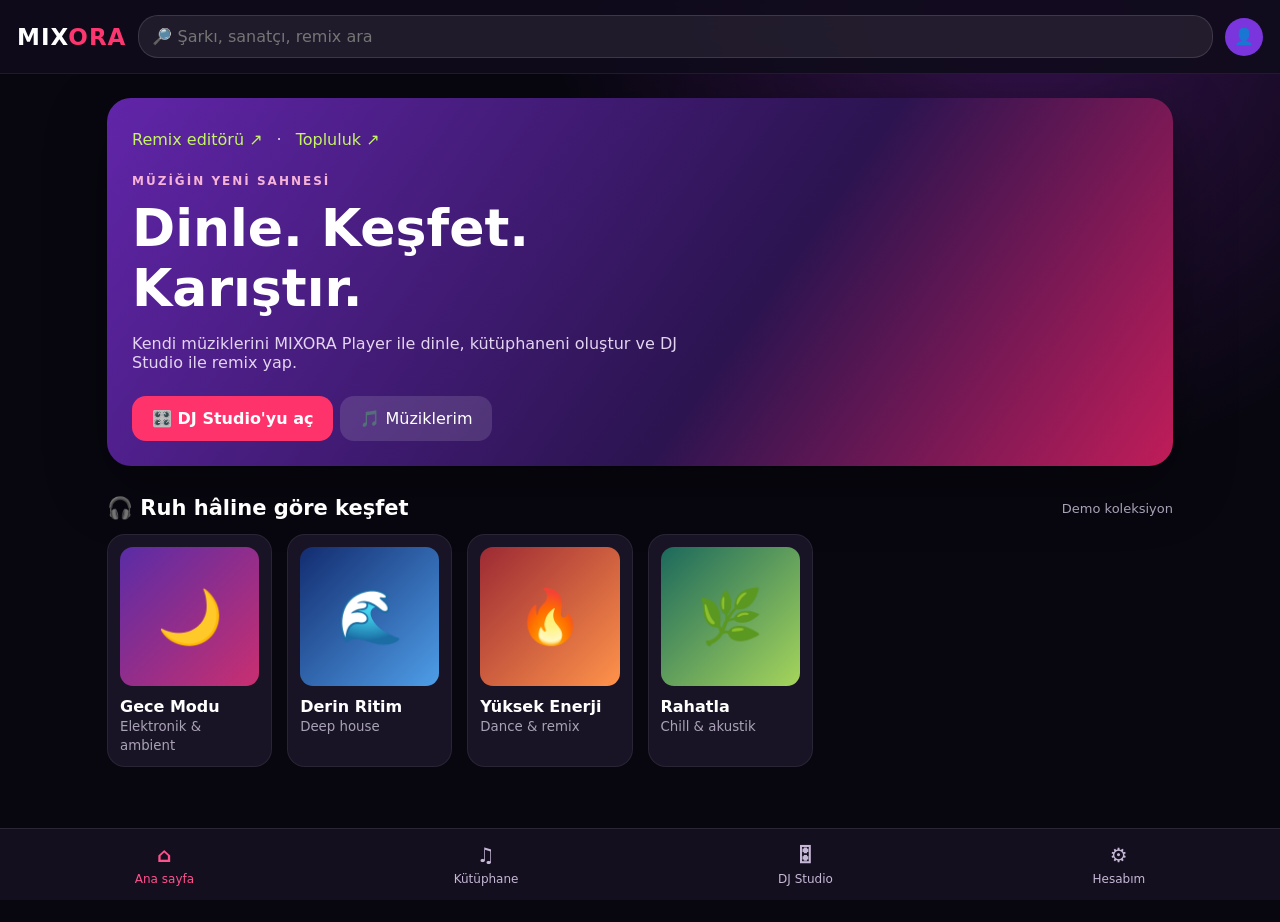
==== commit 264da08d: "fix: improve iPhone hero spacing and clarify audio-first MIXORA homepage" ====
--- a/index.html
+++ b/index.html
@@ -2,14 +2,14 @@
 :root{color-scheme:dark;font-family:system-ui,-apple-system,sans-serif;background:#080710;color:#fff}*{box-sizing:border-box}body{margin:0;background:radial-gradient(circle at 80% 0%,#35124d 0,transparent 34%),#080710}button,input{font:inherit}button{cursor:pointer;border:0;color:inherit}header{position:sticky;top:0;z-index:10;display:flex;align-items:center;gap:12px;padding:15px 17px;background:#100b1ce8;backdrop-filter:blur(15px);border-bottom:1px solid #ffffff12}.logo{font-weight:900;letter-spacing:1px;font-size:23px}.logo span{color:#fc366e}.search{flex:1;min-width:0;border:1px solid #ffffff20;background:#ffffff12;color:white;border-radius:20px;padding:11px 13px}.avatar{background:#7b35dd;width:38px;height:38px;border-radius:50%}.wrap{max-width:1100px;margin:auto;padding:24px 17px 155px}.hero{padding:25px;border-radius:24px;background:linear-gradient(125deg,#6125a9,#2b1450 60%,#c01d59);box-shadow:0 20px 60px #0006}.eyebrow{font-size:12px;font-weight:800;letter-spacing:2px;color:#f6b3d7}.hero h1{font-size:clamp(29px,5vw,52px);margin:10px 0}.hero p{color:#e3d4ef;max-width:550px}.cta{background:#ff336c;padding:13px 20px;border-radius:14px;font-weight:800;margin-top:8px}.outline{background:#ffffff20;padding:13px 20px;border-radius:14px;margin-left:7px}.section{margin:30px 0 14px;display:flex;justify-content:space-between;align-items:center}.section h2{margin:0;font-size:21px}.muted{color:#a9a2b7;font-size:13px}.grid{display:grid;grid-template-columns:repeat(auto-fill,minmax(155px,1fr));gap:15px}.card{background:#191425;border:1px solid #ffffff12;border-radius:18px;padding:12px;text-align:left;min-width:0}.cover{aspect-ratio:1;border-radius:13px;display:grid;place-items:center;font-size:53px;background:linear-gradient(135deg,#5a2ca6,#c92f70)}.card:nth-child(2) .cover{background:linear-gradient(135deg,#132c70,#4e9ee8)}.card:nth-child(3) .cover{background:linear-gradient(135deg,#9c2a34,#ff934a)}.card:nth-child(4) .cover{background:linear-gradient(135deg,#1c695d,#a6d55b)}.card strong{display:block;margin-top:11px}.card small{color:#a9a2b7}.videos{display:grid;grid-template-columns:repeat(auto-fit,minmax(230px,1fr));gap:15px}.video{background:#191425;border:1px solid #ffffff12;border-radius:17px;padding:0;overflow:hidden;text-align:left}.thumb{height:145px;display:grid;place-items:center;font-size:50px;background:linear-gradient(130deg,#3b144c,#c12358)}.video:nth-child(2) .thumb{background:linear-gradient(130deg,#163d65,#5c34ac)}.video strong{display:block;padding:13px}.studio{display:none}.decks{display:grid;grid-template-columns:1fr 1fr;gap:15px}.deck{border:1px solid #704c9d;background:#1a1229;border-radius:20px;padding:17px;min-width:0}.deck h3{margin:0 0 14px}.deck input[type=file]{width:100%;font-size:12px}.deck audio{width:100%;margin:15px 0}.deck label{display:block;font-size:13px;color:#bdb1cd}.deck input[type=range]{width:100%;accent-color:#fa3e88}.mixer{margin-top:18px;background:#24152f;padding:20px;border-radius:20px;text-align:center}.mixer input{width:100%;accent-color:#ff3e81}.tabs{position:fixed;bottom:0;left:0;right:0;z-index:12;display:flex;justify-content:space-around;padding:13px 5px calc(13px + env(safe-area-inset-bottom));background:#151020f5;border-top:1px solid #ffffff1a;backdrop-filter:blur(14px)}.tabs button{background:none;color:#c5b8d7;font-size:12px;display:flex;flex-direction:column;align-items:center;gap:5px}.tabs b{font-size:20px}.tabs .active{color:#ff518c}.player{position:fixed;bottom:calc(72px + env(safe-area-inset-bottom));left:10px;right:10px;max-width:1080px;margin:auto;z-index:11;background:#39204f;border:1px solid #ffffff24;border-radius:16px;padding:12px;display:none;align-items:center;gap:12px}.player button{background:#ff3a79;border-radius:12px;padding:8px;flex-shrink:0}.player{gap:6px;flex-wrap:wrap}.player .info{flex-basis:90px}.player strong{font-size:12px;overflow-wrap:anywhere}@media(max-width:540px){.player button{padding:7px;font-size:14px}}.player .info{flex:1;min-width:0}.player small{display:block;color:#d5c0df}.player{flex-wrap:wrap;box-shadow:0 15px 50px #000a;background:linear-gradient(115deg,#412054,#221831);border:1px solid #e958a744}.player .info strong{display:block;white-space:nowrap;overflow:hidden;text-overflow:ellipsis}.player button{min-width:36px;min-height:38px;padding:7px;border-radius:10px}.player button[aria-pressed="true"]{background:#a43ae6}.mixora-progress{flex:0 0 100%;display:flex;align-items:center;gap:9px;font-size:11px;color:#d5c4e4}.mixora-progress input{flex:1;min-width:0;accent-color:#ff468e;height:20px}.player .info{flex-basis:140px}@media(max-width:540px){.player{gap:5px;padding:10px 9px}.player button{min-width:31px;padding:5px}.player .info{flex-basis:95px}.player .info strong{font-size:12px}}.hide{display:none!important}.empty{padding:25px;border-radius:16px;background:#1b1525;color:#c3b9cd}.notice{font-size:12px;color:#c8b7d9;line-height:1.6;margin-top:16px}@media(max-width:540px){.decks{grid-template-columns:1fr}.hero{padding:21px}.outline{margin:8px 0 0}.grid{grid-template-columns:repeat(2,minmax(0,1fr))}}
 
 .ai-panel{margin-top:20px;border:1px solid #874bb6;background:linear-gradient(135deg,#261637,#141121);border-radius:22px;padding:20px}.ai-head{display:flex;gap:12px;align-items:center}.ai-badge{background:#7e36c5;padding:9px;border-radius:12px;font-size:23px}.ai-panel h2{margin:0;font-size:21px}.ai-panel p{color:#bcb1d1;line-height:1.5}.mode-row{display:flex;gap:8px;flex-wrap:wrap;margin:16px 0}.mode-btn{padding:11px 15px;border-radius:12px;background:#ffffff13;border:1px solid #ffffff1c}.mode-btn.selected{background:#a537e5;border-color:#ce86f8}.metadata{display:grid;grid-template-columns:repeat(3,1fr);gap:8px;margin:12px 0}.metadata label{font-size:12px;color:#c6b4d7}.metadata input,.metadata select{width:100%;margin-top:6px;background:#100d1d;color:white;border:1px solid #664b80;border-radius:9px;padding:10px 7px}.smart-actions{display:flex;gap:9px;flex-wrap:wrap}.smart-actions button{background:#a93ae6;border-radius:12px;padding:11px 14px;font-weight:700}.smart-actions button.secondary{background:#ffffff1b}.suggestion{padding:14px;margin:12px 0;border-radius:14px;background:#ffffff0e;border:1px solid #ffffff18}.suggestion strong{color:#f5d4ff}.suggestion small{display:block;margin-top:6px;color:#bfb1d1;line-height:1.6}.suggestion button{margin-top:9px;background:#e44791;border-radius:10px;padding:9px 12px}.result{margin-top:12px;border-radius:12px;padding:12px;background:#160e24;border:1px solid #754799;line-height:1.6}.range-row{display:flex;align-items:center;gap:12px}.range-row input{flex:1;accent-color:#d342ec}.deck-tools{display:flex;gap:8px;margin:10px 0;flex-wrap:wrap}.deck-tools button{background:#ffffff1b;padding:9px 11px;border-radius:10px}.ai-note{font-size:12px!important;color:#bcb0ca!important}.hide-mode{display:none!important}@media(max-width:540px){.metadata{grid-template-columns:1fr 1fr}.ai-panel{padding:15px}}
-.bpm-chip{margin:9px 0;color:#f4b5ff;font-weight:750;font-size:13px}.bpm-help{font-size:12px;color:#baaacb;line-height:1.5}</style></head><body><header><div class="logo">MIX<span>ORA</span></div><input id="search" class="search" placeholder="🔎 Şarkı, sanatçı, remix ara"><button class="avatar" id="profileBtn" title="Profil">👤</button></header><main class="wrap"><section id="home"><div class="hero"><p><a style="color:#c5f564" href="Remix.html">Remix editörü ↗</a> · <a style="color:#c5f564" href="community.html">Topluluk ↗</a></p><div class="eyebrow">MÜZİĞİN YENİ SAHNESİ</div><h1>Dinle. İzle.<br>Karıştır.</h1><p>Kendi müziklerini MIXORA Player ile dinle, kütüphaneni oluştur ve DJ Studio ile remix yap.</p><button class="cta" id="goStudio">🎛️ DJ Studio'yu aç</button><button class="outline" id="goLibrary">🎵 Müziklerim</button></div><div class="section"><h2>🎧 Ruh hâline göre keşfet</h2><span class="muted">Demo koleksiyon</span></div><div class="grid" id="genres"><div class="card"><div class="cover">🌙</div><strong>Gece Modu</strong><small>Elektronik & ambient</small></div><div class="card"><div class="cover">🌊</div><strong>Derin Ritim</strong><small>Deep house</small></div><div class="card"><div class="cover">🔥</div><strong>Yüksek Enerji</strong><small>Dance & remix</small></div><div class="card"><div class="cover">🌿</div><strong>Rahatla</strong><small>Chill & akustik</small></div></div></section><section id="library" class="hide"><h1>📚 Müzik Kütüphanem</h1><p class="muted">Cihazındaki ses dosyalarını ekle. Dosyalar sunucuya yüklenmez.</p><input type="file" id="libraryFiles" multiple><div id="songList" style="margin-top:20px" class="empty">Henüz müzik eklenmedi.</div></section><section id="studio" class="studio"><h1>🎛️ DJ Studio</h1><p class="muted">İki ayrı şarkı yükle, aynı anda çal ve geçişi yönet.</p><div class="decks"><div class="deck"><h3>🟣 DECK A</h3><input type="file" id="fileA"><div id="nameA" class="muted">Şarkı seçilmedi</div><div class="bpm-chip" id="bpmChipA">🥁 BPM: ölçülmedi</div><small id="statusA" class="muted">MP3, M4A, WAV dosyası seçebilirsin.</small><audio id="audioA" controls preload="metadata"></audio><label>Ses seviyesi <span id="volTextA">100%</span></label><input id="volA" type="range" min="0" max="100" value="100"></div><div class="deck"><h3>🔴 DECK B</h3><input type="file" id="fileB"><div id="nameB" class="muted">Şarkı seçilmedi</div><div class="bpm-chip" id="bpmChipB">🥁 BPM: ölçülmedi</div><small id="statusB" class="muted">MP3, M4A, WAV dosyası seçebilirsin.</small><audio id="audioB" controls preload="metadata"></audio><label>Ses seviyesi <span id="volTextB">100%</span></label><input id="volB" type="range" min="0" max="100" value="100"></div></div><div class="ai-panel"><div class="ai-head"><div class="ai-badge">✦</div><div><h2>MIXORA Akıllı DJ</h2><span class="muted">Şarkı seçimi · uyum analizi · otomatik geçiş</span></div></div><div class="mode-row"><button class="mode-btn selected" data-mode="manual">🎛 Manuel</button><button class="mode-btn" data-mode="smart">✦ Akıllı Öneri</button><button class="mode-btn" data-mode="hybrid">⚡ Hibrit</button></div><p id="modeDescription">İki parçayı kendin seç, geçişi crossfader ile yönet.</p><div id="smartArea" class="hide-mode"><p>Parçaların BPM, müzikal ton ve enerji değerlerini biliyorsan gir. BPM değerlerini ses dosyasından yaklaşık ölçebiliriz. Ton ve enerji şimdilik manuel girilir.</p><div class="metadata"><label>A · BPM<input id="bpmA" type="number" min="40" max="240" placeholder="Örn. 90"></label><label>A · Ton<select id="keyA"></select></label><label>A · Enerji<select id="energyA"><option value="">Bilinmiyor</option><option value="1">Sakin</option><option value="2">Orta</option><option value="3">Yüksek</option></select></label><label>B · BPM<input id="bpmB" type="number" min="40" max="240" placeholder="Örn. 95"></label><label>B · Ton<select id="keyB"></select></label><label>B · Enerji<select id="energyB"><option value="">Bilinmiyor</option><option value="1">Sakin</option><option value="2">Orta</option><option value="3">Yüksek</option></select></label></div><div class="smart-actions"><button id="detectBpm">🥁 BPM otomatik ölç</button><button id="analyze">✦ Uyum analizi yap</button><button class="secondary" id="recommend">🎶 Kütüphanemden öner</button></div><div id="bpmStatus" class="result" aria-live="polite">BPM ölçmek için iki şarkı yükle ve “BPM otomatik ölç”e dokun. Ölçüm yaklaşık sonuç verir.</div><div id="analysisResult" class="result" aria-live="polite">İki şarkıyı yükle, bilgileri gir ve analiz et.</div><div id="recommendations"></div><div id="hybridTools" class="hide-mode"><h3>⚡ Otomatik geçiş</h3><p class="muted">Çalan A parçasından B parçasına eşit güçlü ses eğrisiyle geçiş.</p><div class="range-row"><label for="transitionSeconds">Süre</label><input type="range" id="transitionSeconds" min="2" max="20" value="8"><strong id="transitionLabel">8 sn</strong></div><div class="smart-actions"><button id="autoTransition">✨ Geçişi başlat</button><button class="secondary" id="cancelTransition">İptal et</button></div><div id="transitionStatus" class="muted" style="margin-top:9px">Hazır</div></div></div><p class="ai-note">Bu sürümde “akıllı” öneriler kurallı hesaplamadır; gerçek bir üretken yapay zekâ servisine bağlı değildir. Puanlar yaklaşık müzikal uyum göstergesidir, garanti değildir.</p></div><div class="ai-panel" id="tempoStudio"><div class="ai-head"><div class="ai-badge">🥁</div><div><h2>Tempo & Ritim Laboratuvarı</h2><span class="muted">MIXORA 0.4 · Manuel tempo kontrolü ve ritim rehberi</span></div></div><p class="muted">BPM ölçümünden sonra önerilen tempo oranını hesapla. Uygulamak isteğe bağlıdır. Tarayıcıdaki hız değişimi bazı cihazlarda ses kalitesini etkileyebilir.</p><div class="smart-actions"><button id="tempoSuggest">🎯 Tempo öner</button><button id="tempoApply">🎚️ Öneriyi B'ye uygula</button><button class="secondary" id="tempoReset">↩️ Hızları sıfırla</button></div><div class="metadata"><label>A · Oynatma hızı <input id="rateA" type="range" min="75" max="125" value="100" step="1"><span id="rateTextA">1.00×</span></label><label>B · Oynatma hızı <input id="rateB" type="range" min="75" max="125" value="100" step="1"><span id="rateTextB">1.00×</span></label></div><div id="tempoAdvice" class="result" aria-live="polite">BPM değerlerini ölç, ardından Tempo öner'e bas. Geçiş başlangıcını kulakla kontrol et.</div><div class="smart-actions"><button id="beatGuide">🥁 Vuruş aralığını göster</button><button class="secondary" id="beatAlign">🎯 B'yi sonraki vuruşta başlat</button></div><p class="bpm-help">Vuruş rehberi BPM'den süre hesaplar; gerçek ilk vuruşu veya müzik cümlelerini henüz tespit etmez. “Sonraki vuruş” A'nın başlangıcını referans alır, kesin ritim senkronizasyonu değildir.</p></div><div class="mixer"><h3>⚡ CROSSFADER</h3><p class="muted">Sol: A · Orta: ikisi · Sağ: B</p><input id="cross" type="range" min="0" max="100" value="50"><p id="crossText">A 50% · B 50%</p><button class="cta" id="playBoth">▶️ İkisini çal</button><button class="outline" id="pauseBoth">⏸️ Duraklat</button></div><p class="notice">Bu ilk sürümde iki parçayı aynı anda oynatma ve ses geçişi çalışır. Yaklaşık BPM ölçümü, manuel tempo kontrolü ve BPM tabanlı vuruş rehberi eklendi. Gerçek vuruş tespiti, ses kalitesi korunarak tempo eşitleme, otomatik ton tespiti henüz yok. Canlı miks kaydı tarayıcı desteğine bağlıdır. iPhone'da dosya türü ve tarayıcı kısıtlamaları olabilir.</p></section><section id="account" class="hide"><h1>👤 Hesabım</h1><div class="empty"><a style="color:#c5f564" href="community.html">Hesap ve profil sayfasını aç ↗</a><p>Hesaplar, sunucuyla çalışan topluluk sayfasında yönetilir.</p></div><h2>⚙️ Ayarlar</h2><p class="muted">Tema: Neon Cinema · Dil: Türkçe · Sürüm: 0.4.0</p></section></main><div class="player" id="player"><div>🎵</div><div class="info"><strong id="playerName">Müzik</strong><small>Yerel dosya</small></div><button id="playerShuffle" title="Karışık çal" aria-label="Karışık çal" aria-pressed="false">🔀</button><button id="playerPrev" title="Önceki şarkı" aria-label="Önceki şarkı">⏮</button><button id="playerToggle" aria-label="Oynat veya duraklat">⏸</button><button id="playerNext" title="Sonraki şarkı" aria-label="Sonraki şarkı">⏭</button><button id="playerRepeat" title="Tekrarla" aria-label="Tekrarla" aria-pressed="false">🔁</button><audio id="libraryAudio" preload="metadata"></audio><div class="mixora-progress"><span id="playerElapsed">0:00</span><input type="range" id="playerSeek" min="0" max="1000" value="0" aria-label="Şarkıda ileri geri sar"><span id="playerDuration">0:00</span></div></div><nav class="tabs"><button data-tab="home" class="active"><b>⌂</b>Ana sayfa</button><button data-tab="library"><b>♫</b>Kütüphane</button><button data-tab="studio"><b>🎛</b>DJ Studio</button><button data-tab="account"><b>⚙</b>Hesabım</button></nav><script>
-const $=id=>document.getElementById(id);const tabs=['home','library','studio','account'];function show(tab){tabs.forEach(t=>{$(t).classList.toggle('hide',t!==tab);if(t==='studio')$(t).style.display=t===tab?'block':'none'});document.querySelectorAll('[data-tab]').forEach(b=>b.classList.toggle('active',b.dataset.tab===tab));window.scrollTo(0,0)}document.querySelectorAll('[data-tab]').forEach(b=>b.onclick=()=>show(b.dataset.tab));$('goStudio').onclick=()=>show('studio');$('goLibrary').onclick=()=>show('library');$('profileBtn').onclick=()=>show('account');$('search').oninput=()=>{clearTimeout(window.mixoraSearchTimer);window.mixoraSearchTimer=setTimeout(()=>searchMixora($('search').value),350)};let urls=[];function urlFor(file){let u=URL.createObjectURL(file);urls.push(u);return u}for(const id of ['A','B']){$('file'+id).onchange=e=>{const f=e.target.files[0];if(!f)return;const ok=/\.(mp3|m4a|wav|aac|ogg|flac)$/i.test(f.name)||f.type.startsWith('audio/');if(!ok){$('status'+id).textContent='Bu dosya ses dosyası değil. MP3 veya M4A seç.';return}const a=$('audio'+id);window.mixoraFiles=window.mixoraFiles||{};window.mixoraFiles[id]=f;$('bpmChip'+id).textContent='🥁 BPM: ölçülmedi';$('bpm'+id).value='';a.src=urlFor(f);a.load();$('name'+id).textContent=f.name;$('status'+id).textContent='Dosya seçildi; oynatmayı dene.';a.onerror=()=>$('status'+id).textContent='Dosya seçildi ama Safari bu ses biçimini oynatamıyor.';a.onloadedmetadata=()=>$('status'+id).textContent='✓ Yüklendi · '+Math.round(a.duration||0)+' saniye';applyCross()};$('vol'+id).oninput=()=>{ $('volText'+id).textContent=$('vol'+id).value+'%';applyCross()}}var deckContext,deckGains,deckEQ,deckMaster,deckRecordStream;function initDeckAudio(){if(!deckContext){deckContext=new (window.AudioContext||window.webkitAudioContext)();deckGains={};deckEQ={};deckMaster=deckContext.createDynamicsCompressor();deckMaster.threshold.value=-6;deckMaster.ratio.value=12;deckMaster.connect(deckContext.destination);deckRecordStream=deckContext.createMediaStreamDestination();deckMaster.connect(deckRecordStream);for(const id of ['A','B']){const gain=deckContext.createGain();const low=deckContext.createBiquadFilter(),mid=deckContext.createBiquadFilter(),high=deckContext.createBiquadFilter();low.type='lowshelf';low.frequency.value=250;mid.type='peaking';mid.frequency.value=1000;mid.Q.value=.7;high.type='highshelf';high.frequency.value=4000;deckContext.createMediaElementSource($('audio'+id)).connect(low).connect(mid).connect(high).connect(gain).connect(deckMaster);deckEQ[id]={low,mid,high};deckGains[id]=gain;$('audio'+id).volume=1;}}deckContext.resume().catch(()=>{});applyCross()}for(const id of ['A','B'])$('audio'+id).addEventListener('play',initDeckAudio);function applyCross(){const x=+$('cross').value/100;const a=Math.cos(x*Math.PI/2),b=Math.sin(x*Math.PI/2);if(deckGains){deckGains.A.gain.setTargetAtTime(a*+$('volA').value/100,deckContext.currentTime,.01);deckGains.B.gain.setTargetAtTime(b*+$('volB').value/100,deckContext.currentTime,.01);}else{$('audioA').volume=Math.min(1,a*+$('volA').value/100);$('audioB').volume=Math.min(1,b*+$('volB').value/100);}$('crossText').textContent='A '+Math.round(a*100)+'% · B '+Math.round(b*100)+'%'}$('cross').oninput=applyCross;applyCross();$('playBoth').onclick=async()=>{initDeckAudio();const tracks=[$('audioA'),$('audioB')].filter(a=>a.src);if(!tracks.length){alert('Önce iki kanaldan en az birine müzik yükle.');return}await Promise.allSettled(tracks.map(a=>a.play()))};$('pauseBoth').onclick=()=>{$('audioA').pause();$('audioB').pause()};const searchPanel=document.createElement('section');searchPanel.id='mixoraSearchResults';searchPanel.className='hide';searchPanel.innerHTML='<div class="section"><h2>🔎 MIXORA Arama</h2><button id="mixoraSearchClose" class="outline">Kapat</button></div><p id="mixoraSearchStatus" class="muted" role="status"></p><div id="mixoraSearchItems" class="grid"></div>';
+.hero>p:first-child{margin:0 0 18px;display:flex;gap:14px;flex-wrap:wrap;align-items:center}.hero>p:first-child a{display:inline-block;padding:7px 0;text-decoration:none}.bpm-chip{margin:9px 0;color:#f4b5ff;font-weight:750;font-size:13px}.bpm-help{font-size:12px;color:#baaacb;line-height:1.5}</style></head><body><header><div class="logo">MIX<span>ORA</span></div><input id="search" class="search" placeholder="🔎 Şarkı, sanatçı, remix ara"><button class="avatar" id="profileBtn" title="Profil">👤</button></header><main class="wrap"><section id="home"><div class="hero"><p><a style="color:#c5f564" href="Remix.html">Remix editörü ↗</a> · <a style="color:#c5f564" href="community.html">Topluluk ↗</a></p><div class="eyebrow">MÜZİĞİN YENİ SAHNESİ</div><h1>Dinle. Keşfet.<br>Karıştır.</h1><p>Kendi müziklerini MIXORA Player ile dinle, kütüphaneni oluştur ve DJ Studio ile remix yap.</p><button class="cta" id="goStudio">🎛️ DJ Studio'yu aç</button><button class="outline" id="goLibrary">🎵 Müziklerim</button></div><div class="section"><h2>🎧 Ruh hâline göre keşfet</h2><span class="muted">Demo koleksiyon</span></div><div class="grid" id="genres"><div class="card"><div class="cover">🌙</div><strong>Gece Modu</strong><small>Elektronik & ambient</small></div><div class="card"><div class="cover">🌊</div><strong>Derin Ritim</strong><small>Deep house</small></div><div class="card"><div class="cover">🔥</div><strong>Yüksek Enerji</strong><small>Dance & remix</small></div><div class="card"><div class="cover">🌿</div><strong>Rahatla</strong><small>Chill & akustik</small></div></div></section><section id="library" class="hide"><h1>📚 Müzik Kütüphanem</h1><p class="muted">Cihazındaki ses dosyalarını ekle. Dosyalar sunucuya yüklenmez.</p><input type="file" id="libraryFiles" multiple><div id="songList" style="margin-top:20px" class="empty">Henüz müzik eklenmedi.</div></section><section id="studio" class="studio"><h1>🎛️ DJ Studio</h1><p class="muted">İki ayrı şarkı yükle, aynı anda çal ve geçişi yönet.</p><div class="decks"><div class="deck"><h3>🟣 DECK A</h3><input type="file" id="fileA"><div id="nameA" class="muted">Şarkı seçilmedi</div><div class="bpm-chip" id="bpmChipA">🥁 BPM: ölçülmedi</div><small id="statusA" class="muted">MP3, M4A, WAV dosyası seçebilirsin.</small><audio id="audioA" controls preload="metadata"></audio><label>Ses seviyesi <span id="volTextA">100%</span></label><input id="volA" type="range" min="0" max="100" value="100"></div><div class="deck"><h3>🔴 DECK B</h3><input type="file" id="fileB"><div id="nameB" class="muted">Şarkı seçilmedi</div><div class="bpm-chip" id="bpmChipB">🥁 BPM: ölçülmedi</div><small id="statusB" class="muted">MP3, M4A, WAV dosyası seçebilirsin.</small><audio id="audioB" controls preload="metadata"></audio><label>Ses seviyesi <span id="volTextB">100%</span></label><input id="volB" type="range" min="0" max="100" value="100"></div></div><div class="ai-panel"><div class="ai-head"><div class="ai-badge">✦</div><div><h2>MIXORA Akıllı DJ</h2><span class="muted">Şarkı seçimi · uyum analizi · otomatik geçiş</span></div></div><div class="mode-row"><button class="mode-btn selected" data-mode="manual">🎛 Manuel</button><button class="mode-btn" data-mode="smart">✦ Akıllı Öneri</button><button class="mode-btn" data-mode="hybrid">⚡ Hibrit</button></div><p id="modeDescription">İki parçayı kendin seç, geçişi crossfader ile yönet.</p><div id="smartArea" class="hide-mode"><p>Parçaların BPM, müzikal ton ve enerji değerlerini biliyorsan gir. BPM değerlerini ses dosyasından yaklaşık ölçebiliriz. Ton ve enerji şimdilik manuel girilir.</p><div class="metadata"><label>A · BPM<input id="bpmA" type="number" min="40" max="240" placeholder="Örn. 90"></label><label>A · Ton<select id="keyA"></select></label><label>A · Enerji<select id="energyA"><option value="">Bilinmiyor</option><option value="1">Sakin</option><option value="2">Orta</option><option value="3">Yüksek</option></select></label><label>B · BPM<input id="bpmB" type="number" min="40" max="240" placeholder="Örn. 95"></label><label>B · Ton<select id="keyB"></select></label><label>B · Enerji<select id="energyB"><option value="">Bilinmiyor</option><option value="1">Sakin</option><option value="2">Orta</option><option value="3">Yüksek</option></select></label></div><div class="smart-actions"><button id="detectBpm">🥁 BPM otomatik ölç</button><button id="analyze">✦ Uyum analizi yap</button><button class="secondary" id="recommend">🎶 Kütüphanemden öner</button></div><div id="bpmStatus" class="result" aria-live="polite">BPM ölçmek için iki şarkı yükle ve “BPM otomatik ölç”e dokun. Ölçüm yaklaşık sonuç verir.</div><div id="analysisResult" class="result" aria-live="polite">İki şarkıyı yükle, bilgileri gir ve analiz et.</div><div id="recommendations"></div><div id="hybridTools" class="hide-mode"><h3>⚡ Otomatik geçiş</h3><p class="muted">Çalan A parçasından B parçasına eşit güçlü ses eğrisiyle geçiş.</p><div class="range-row"><label for="transitionSeconds">Süre</label><input type="range" id="transitionSeconds" min="2" max="20" value="8"><strong id="transitionLabel">8 sn</strong></div><div class="smart-actions"><button id="autoTransition">✨ Geçişi başlat</button><button class="secondary" id="cancelTransition">İptal et</button></div><div id="transitionStatus" class="muted" style="margin-top:9px">Hazır</div></div></div><p class="ai-note">Bu sürümde “akıllı” öneriler kurallı hesaplamadır; gerçek bir üretken yapay zekâ servisine bağlı değildir. Puanlar yaklaşık müzikal uyum göstergesidir, garanti değildir.</p></div><div class="ai-panel" id="tempoStudio"><div class="ai-head"><div class="ai-badge">🥁</div><div><h2>Tempo & Ritim Laboratuvarı</h2><span class="muted">MIXORA 0.4 · Manuel tempo kontrolü ve ritim rehberi</span></div></div><p class="muted">BPM ölçümünden sonra önerilen tempo oranını hesapla. Uygulamak isteğe bağlıdır. Tarayıcıdaki hız değişimi bazı cihazlarda ses kalitesini etkileyebilir.</p><div class="smart-actions"><button id="tempoSuggest">🎯 Tempo öner</button><button id="tempoApply">🎚️ Öneriyi B'ye uygula</button><button class="secondary" id="tempoReset">↩️ Hızları sıfırla</button></div><div class="metadata"><label>A · Oynatma hızı <input id="rateA" type="range" min="75" max="125" value="100" step="1"><span id="rateTextA">1.00×</span></label><label>B · Oynatma hızı <input id="rateB" type="range" min="75" max="125" value="100" step="1"><span id="rateTextB">1.00×</span></label></div><div id="tempoAdvice" class="result" aria-live="polite">BPM değerlerini ölç, ardından Tempo öner'e bas. Geçiş başlangıcını kulakla kontrol et.</div><div class="smart-actions"><button id="beatGuide">🥁 Vuruş aralığını göster</button><button class="secondary" id="beatAlign">🎯 B'yi sonraki vuruşta başlat</button></div><p class="bpm-help">Vuruş rehberi BPM'den süre hesaplar; gerçek ilk vuruşu veya müzik cümlelerini henüz tespit etmez. “Sonraki vuruş” A'nın başlangıcını referans alır, kesin ritim senkronizasyonu değildir.</p></div><div class="mixer"><h3>⚡ CROSSFADER</h3><p class="muted">Sol: A · Orta: ikisi · Sağ: B</p><input id="cross" type="range" min="0" max="100" value="50"><p id="crossText">A 50% · B 50%</p><button class="cta" id="playBoth">▶️ İkisini çal</button><button class="outline" id="pauseBoth">⏸️ Duraklat</button></div><p class="notice">Bu ilk sürümde iki parçayı aynı anda oynatma ve ses geçişi çalışır. Yaklaşık BPM ölçümü, manuel tempo kontrolü ve BPM tabanlı vuruş rehberi eklendi. Gerçek vuruş tespiti, ses kalitesi korunarak tempo eşitleme, otomatik ton tespiti henüz yok. Canlı miks kaydı tarayıcı desteğine bağlıdır. iPhone'da dosya türü ve tarayıcı kısıtlamaları olabilir.</p></section><section id="account" class="hide"><h1>👤 Hesabım</h1><div class="empty"><a style="color:#c5f564" href="community.html">Hesap ve profil sayfasını aç ↗</a><p>Hesaplar, sunucuyla çalışan topluluk sayfasında yönetilir.</p></div><h2>⚙️ Ayarlar</h2><p class="muted">Tema: Neon Cinema · Dil: Türkçe · Sürüm: 0.4.0</p></section></main><div class="player" id="player"><div>🎵</div><div class="info"><strong id="playerName">Müzik</strong><small>Yerel dosya</small></div><button id="playerShuffle" title="Karışık çal" aria-label="Karışık çal" aria-pressed="false">🔀</button><button id="playerPrev" title="Önceki şarkı" aria-label="Önceki şarkı">⏮</button><button id="playerToggle" aria-label="Oynat veya duraklat">⏸</button><button id="playerNext" title="Sonraki şarkı" aria-label="Sonraki şarkı">⏭</button><button id="playerRepeat" title="Tekrarla" aria-label="Tekrarla" aria-pressed="false">🔁</button><audio id="libraryAudio" preload="metadata"></audio><div class="mixora-progress"><span id="playerElapsed">0:00</span><input type="range" id="playerSeek" min="0" max="1000" value="0" aria-label="Şarkıda ileri geri sar"><span id="playerDuration">0:00</span></div></div><nav class="tabs"><button data-tab="home" class="active"><b>⌂</b>Ana sayfa</button><button data-tab="library"><b>♫</b>Kütüphane</button><button data-tab="studio"><b>🎛</b>DJ Studio</button><button data-tab="account"><b>⚙</b>Hesabım</button></nav><script>
+const $=id=>document.getElementById(id);const tabs=['home','library','studio','account'];function show(tab){tabs.forEach(t=>{$(t).classList.toggle('hide',t!==tab);if(t==='studio')$(t).style.display=t===tab?'block':'none'});document.querySelectorAll('[data-tab]').forEach(b=>b.classList.toggle('active',b.dataset.tab===tab));window.scrollTo(0,0)}document.querySelectorAll('[data-tab]').forEach(b=>b.onclick=()=>show(b.dataset.tab));$('goStudio').onclick=()=>show('studio');$('goLibrary').onclick=()=>show('library');$('profileBtn').onclick=()=>show('account');$('search').oninput=()=>{clearTimeout(window.mixoraSearchTimer);window.mixoraSearchTimer=setTimeout(()=>searchMixora($('search').value),350)};let urls=[];function urlFor(file){let u=URL.createObjectURL(file);urls.push(u);return u}for(const id of ['A','B']){$('file'+id).onchange=e=>{const f=e.target.files[0];if(!f)return;const ok=/\.(mp3|m4a|wav|aac|ogg|flac)$/i.test(f.name)||f.type.startsWith('audio/');if(!ok){$('status'+id).textContent='Bu dosya ses dosyası değil. MP3 veya M4A seç.';return}const a=$('audio'+id);window.mixoraFiles=window.mixoraFiles||{};window.mixoraFiles[id]=f;$('bpmChip'+id).textContent='🥁 BPM: ölçülmedi';$('bpm'+id).value='';a.src=urlFor(f);a.load();$('name'+id).textContent=f.name;$('status'+id).textContent='Dosya seçildi; oynatmayı dene.';a.onerror=()=>$('status'+id).textContent='Dosya seçildi ama Safari bu ses biçimini oynatamıyor.';a.onloadedmetadata=()=>$('status'+id).textContent='✓ Yüklendi · '+Math.round(a.duration||0)+' saniye';applyCross()};$('vol'+id).oninput=()=>{ $('volText'+id).textContent=$('vol'+id).value+'%';applyCross()}}var deckContext,deckGains,deckEQ,deckMaster,deckRecordStream;function initDeckAudio(){if(!deckContext){deckContext=new (window.AudioContext||window.webkitAudioContext)();deckGains={};deckEQ={};deckMaster=deckContext.createDynamicsCompressor();deckMaster.threshold.value=-6;deckMaster.ratio.value=12;deckMaster.connect(deckContext.destination);deckRecordStream=deckContext.createMediaStreamDestination();deckMaster.connect(deckRecordStream);for(const id of ['A','B']){const gain=deckContext.createGain();const low=deckContext.createBiquadFilter(),mid=deckContext.createBiquadFilter(),high=deckContext.createBiquadFilter();low.type='lowshelf';low.frequency.value=250;mid.type='peaking';mid.frequency.value=1000;mid.Q.value=.7;high.type='highshelf';high.frequency.value=4000;deckContext.createMediaElementSource($('audio'+id)).connect(low).connect(mid).connect(high).connect(gain).connect(deckMaster);deckEQ[id]={low,mid,high};deckGains[id]=gain;$('audio'+id).volume=1;}}deckContext.resume().catch(()=>{});applyCross()}for(const id of ['A','B'])$('audio'+id).addEventListener('play',initDeckAudio);function applyCross(){const x=+$('cross').value/100;const a=Math.cos(x*Math.PI/2),b=Math.sin(x*Math.PI/2);if(deckGains){deckGains.A.gain.setTargetAtTime(a*+$('volA').value/100,deckContext.currentTime,.01);deckGains.B.gain.setTargetAtTime(b*+$('volB').value/100,deckContext.currentTime,.01);}else{$('audioA').volume=Math.min(1,a*+$('volA').value/100);$('audioB').volume=Math.min(1,b*+$('volB').value/100);}$('crossText').textContent='A '+Math.round(a*100)+'% · B '+Math.round(b*100)+'%'}$('cross').oninput=applyCross;applyCross();$('playBoth').onclick=async()=>{initDeckAudio();const tracks=[$('audioA'),$('audioB')].filter(a=>a.src);if(!tracks.length){alert('Önce iki kanaldan en az birine müzik yükle.');return}await Promise.allSettled(tracks.map(a=>a.play()))};$('pauseBoth').onclick=()=>{$('audioA').pause();$('audioB').pause()};const searchPanel=document.createElement('section');searchPanel.id='mixoraSearchResults';searchPanel.className='hide';searchPanel.style.cssText='margin:18px 0 24px;padding:16px;border:1px solid #ffffff1a;border-radius:18px;background:#160f22';searchPanel.innerHTML='<div class="section"><h2>🔎 MIXORA Arama</h2><button id="mixoraSearchClose" class="outline">Kapat</button></div><p id="mixoraSearchStatus" class="muted" role="status"></p><div id="mixoraSearchItems" class="grid"></div>';
 document.querySelector('#home .hero').after(searchPanel);
 $('mixoraSearchClose').onclick=()=>{searchPanel.classList.add('hide');$('search').value=''};
 let mixoraSearchSeq=0;
 async function searchMixora(raw){const q=raw.trim().toLocaleLowerCase('tr'),seq=++mixoraSearchSeq;if(!q){searchPanel.classList.add('hide');return}show('home');searchPanel.classList.remove('hide');const box=$('mixoraSearchItems');box.replaceChildren();$('mixoraSearchStatus').textContent='MIXORA kataloğunda aranıyor…';let count=0;const add=(title,subtitle,action)=>{count++;const b=document.createElement('button');b.className='card';const art=document.createElement('div');art.className='cover';art.textContent='🎵';const name=document.createElement('strong');name.textContent=title;const sub=document.createElement('small');sub.textContent=subtitle;b.append(art,name,sub);b.onclick=action;box.append(b)};
 for(let i=0;i<songs.length;i++)if(songs[i].name.toLocaleLowerCase('tr').includes(q))add(songs[i].name,'Kendi kütüphanem',()=>playSong(i));
-try{const response=await fetch('/api/posts?offset=0');if(!response.ok)throw Error('Topluluk araması kullanılamıyor');const data=await response.json();if(seq!==mixoraSearchSeq)return;for(const p of data.posts||[]){if([p.title,p.description,p.name].some(v=>String(v||'').toLocaleLowerCase('tr').includes(q))){add(p.title,p.name+' · Topluluk remixi',()=>{const a=$('libraryAudio');a.src='/api/posts/'+encodeURIComponent(p.id)+'/audio';$('playerName').textContent=p.title;$('player').style.display='flex';currentSong=-1;a.play().catch(()=>{});});}}$('mixoraSearchStatus').textContent=count?count+' eşleşme bulundu (kişisel dosyalar ve son 20 topluluk paylaşımı).':'Eşleşme bulunamadı. Lisanslı sanatçı kataloğu henüz eklenmedi.'}catch(e){if(seq===mixoraSearchSeq)$('mixoraSearchStatus').textContent=count?count+' yerel eşleşme bulundu. Topluluk araması şu an kullanılamıyor.':'Topluluk araması şu an kullanılamıyor.'}}
+try{const response=await fetch('/api/posts?offset=0&q='+encodeURIComponent(raw.trim()));if(!response.ok)throw Error('Topluluk araması kullanılamıyor');const data=await response.json();if(seq!==mixoraSearchSeq)return;for(const p of data.posts||[]){if([p.title,p.description,p.name].some(v=>String(v||'').toLocaleLowerCase('tr').includes(q))){add(p.title,p.name+' · Topluluk remixi',()=>{const a=$('libraryAudio');a.src='/api/posts/'+encodeURIComponent(p.id)+'/audio';$('playerName').textContent=p.title;$('player').style.display='flex';currentSong=-1;a.play().catch(()=>{});});}}$('mixoraSearchStatus').textContent=count?count+' eşleşme bulundu (kişisel dosyalar ve katalogdaki ilk 20 sonuç).':'Eşleşme bulunamadı. Lisanslı sanatçı kataloğu henüz eklenmedi.'}catch(e){if(seq===mixoraSearchSeq)$('mixoraSearchStatus').textContent=count?count+' yerel eşleşme bulundu. Topluluk araması şu an kullanılamıyor.':'Topluluk araması şu an kullanılamıyor.'}}
 const songs=[];let currentSong=-1,shuffle=false,repeat=false;
 $('libraryFiles').accept='audio/*,.mp3,.m4a,.wav,.aac,.ogg,.flac';
 $('libraryFiles').onchange=e=>{for(const f of e.target.files){if(/\\.(mp3|m4a|wav|aac|ogg|flac)$/i.test(f.name)||f.type.startsWith('audio/'))songs.push({name:f.name,url:urlFor(f)})}renderSongs();e.target.value=''};
